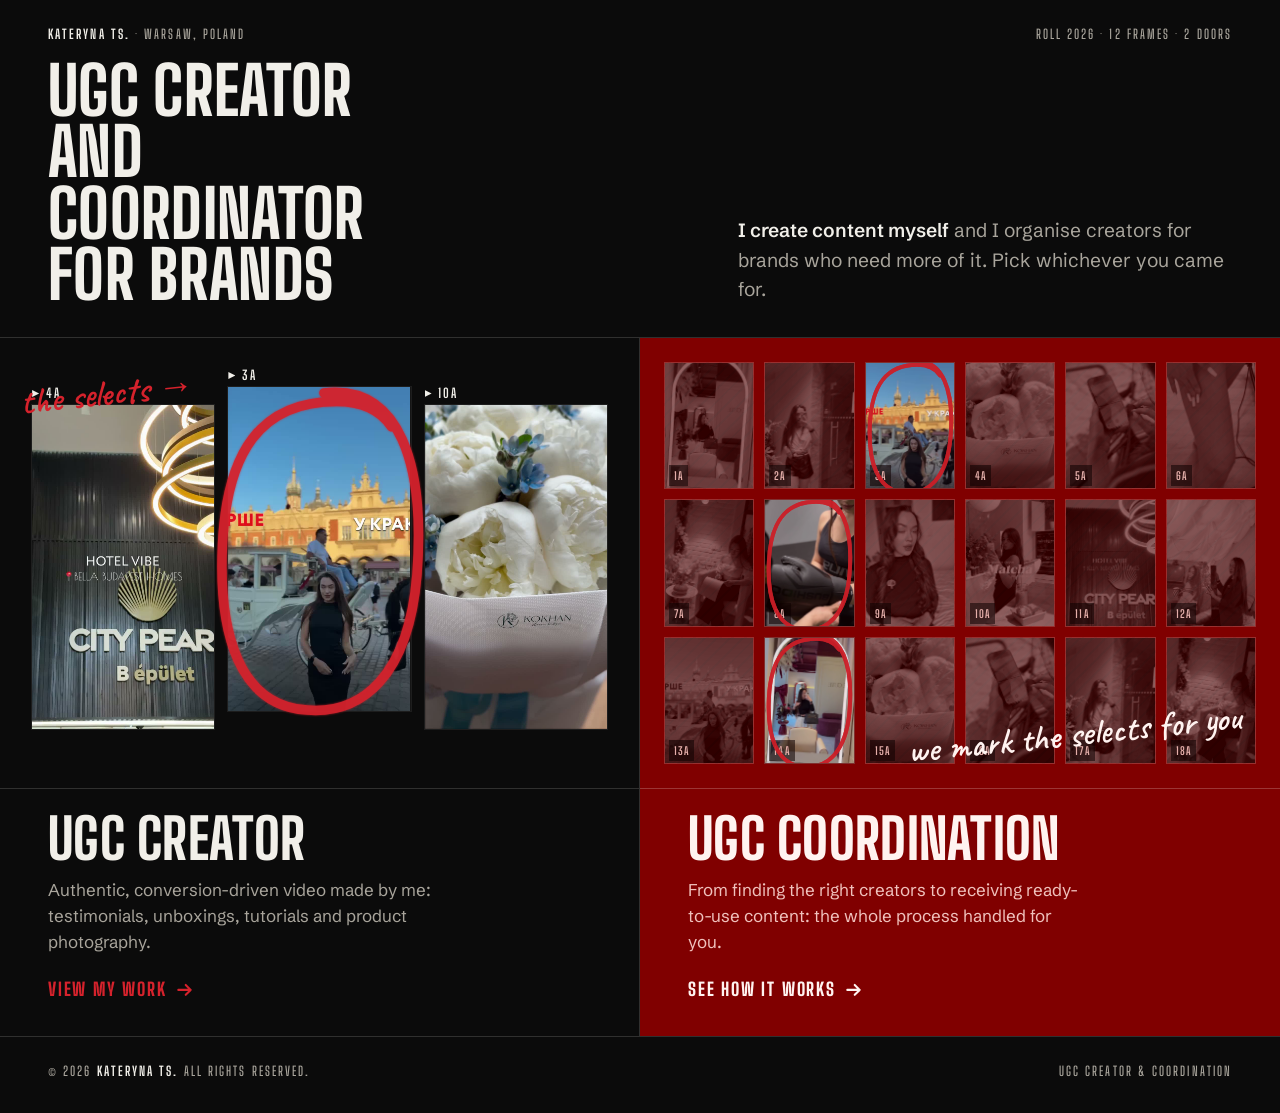
==== index.html @ 143323aa "katyats.com rebuilt as a contact-sheet site Three static pages (chooser, creator portfolio, coordina" ====
<!DOCTYPE html>
<html lang="en">
<head>
    <meta charset="UTF-8">
    <meta name="viewport" content="width=device-width, initial-scale=1.0">
    <title>Kateryna Ts. — UGC Creator &amp; Coordination</title>
    <meta name="description" content="Kateryna Ts. — UGC creator and model, and UGC coordination for brands. Choose the portfolio or the coordination service.">
    <meta name="author" content="Kateryna Ts.">
    <link rel="canonical" href="https://katyats.com/">
    <meta name="theme-color" content="#800000">
    <meta property="og:type" content="website">
    <meta property="og:site_name" content="Kateryna Ts.">
    <meta property="og:url" content="https://katyats.com/">
    <meta property="og:title" content="Kateryna Ts. — UGC Creator &amp; Coordination">
    <meta property="og:description" content="Kateryna Ts. — UGC creator and model, and UGC coordination for brands. Choose the portfolio or the coordination service.">
    <meta property="og:image" content="https://katyats.com/og-image.jpg">
    <meta property="og:image:width" content="1200">
    <meta property="og:image:height" content="630">
    <meta property="og:image:alt" content="Three stills from Kateryna Ts.'s UGC portfolio.">
    <meta property="og:locale" content="en_US">
    <meta name="twitter:card" content="summary_large_image">
    <meta name="twitter:title" content="Kateryna Ts. — UGC Creator &amp; Coordination">
    <meta name="twitter:description" content="Kateryna Ts. — UGC creator and model, and UGC coordination for brands. Choose the portfolio or the coordination service.">
    <meta name="twitter:image" content="https://katyats.com/og-image.jpg">
    <link rel="icon" href="/favicon.svg" type="image/svg+xml">
    <link rel="preconnect" href="https://fonts.googleapis.com">
    <link rel="preconnect" href="https://fonts.gstatic.com" crossorigin>
    <link href="https://fonts.googleapis.com/css2?family=Big+Shoulders+Display:wght@600;700;800&family=Caveat:wght@600&family=Schibsted+Grotesk:ital,wght@0,400;0,600;1,400&display=swap" rel="stylesheet">
    <link rel="stylesheet" href="/css/site.css">
    <script type="application/ld+json">
    {"@context":"https://schema.org","@type":"WebSite","name":"Kateryna Ts.","url":"https://katyats.com/","author":{"@type":"Person","name":"Kateryna Ts.","jobTitle":"UGC Creator & Coordinator","url":"https://katyats.com/creator/"},"hasPart":[{"@type":"WebPage","name":"UGC Creator","url":"https://katyats.com/creator/"},{"@type":"WebPage","name":"UGC Coordination","url":"https://katyats.com/coordination/"}]}
    </script>
</head>
<body class="page-chooser">
<!--
THESIS: A darkroom contact sheet. The work sits on black film base with white edge print; a red grease pencil marks the selects. Refuses the beige creator-portfolio and the neon agency page alike.
OWN-WORLD: film black #0b0b0b, edge-print off-white, brand maroon #800000 owning whole regions, pencil red #d5222c for marks and actions. Big Shoulders Display caps as edge print, Schibsted Grotesk body, Caveat for pencil notes. Frames are 9:16 negatives with frame numbers; circles are drawn strokes, never borders.
STORY: a brand manager on a phone sees the videos first, understands there are two doors (I film / I coordinate), and writes on Telegram or email within a minute.
FIRST VIEWPORT: name and one-line offer as edge print, a headline in condensed caps, then two doors filling the viewport: black door with three looping frames and a pencil circle, red door with a ghost sheet and marked selects.
FORM: contact sheet with grease-pencil selects, candidate 5 of 7, seed 7b28501a.
FINISH: unreviewed and undocumented is unfinished; this build ends with the finish review, the verdict, and DESIGN.md
-->
    <main class="chooser">
        <section class="chooser-top">
            <div class="container">
                <div class="chooser-meta">
                    <span class="edge-print"><b>Kateryna Ts.</b> · Warsaw, Poland</span>
                    <span class="edge-print">Roll 2026 · 12 frames · 2 doors</span>
                </div>
                <h1>UGC creator and coordinator for brands</h1>
                <p class="chooser-lead"><b>I create content myself</b> and I organise creators for brands who need more of it. Pick whichever you came for.</p>
            </div>
        </section>

        <div class="doors">
            <a class="door door--film" href="/creator/">
                <div class="door-stage">
                    <span class="hand door-note door-note--film">the selects →</span>
                    <ul class="door-strip" aria-hidden="true">
                        <li class="frame"><span class="frame-num edge-print"><b>4A</b></span><div class="frame-media"><video data-loop muted loop playsinline preload="none" poster="/videos/posters/video4.jpg" data-src="/videos/preview/video4.mp4"></video></div></li>
                        <li class="frame is-select"><span class="frame-num edge-print"><b>3A</b></span><div class="frame-media"><video data-loop muted loop playsinline preload="none" poster="/videos/posters/video2.jpg" data-src="/videos/preview/video2.mp4"></video></div><svg class="pencil" viewBox="0 0 100 160" aria-hidden="true"><path d="M52 6 C 88 2, 100 40, 96 92 C 92 140, 70 158, 44 156 C 12 154, 2 120, 4 78 C 6 34, 22 10, 58 10 C 72 10, 80 16, 84 22"/></svg></li>
                        <li class="frame"><span class="frame-num edge-print"><b>10A</b></span><div class="frame-media"><video data-loop muted loop playsinline preload="none" poster="/videos/posters/video9.jpg" data-src="/videos/preview/video9.mp4"></video></div></li>
                    </ul>
                </div>
                <div class="door-body">
                    <h2>UGC Creator</h2>
                    <p>Authentic, conversion-driven video made by me: testimonials, unboxings, tutorials and product photography.</p>
                    <span class="door-cta">View my work <svg viewBox="0 0 24 24" aria-hidden="true"><path d="M4 12h15M13 6l6 6-6 6"/></svg></span>
                </div>
            </a>
            <a class="door door--red" href="/coordination/">
                <div class="door-stage">
                    <span class="hand door-note">we mark the selects for you</span>
                    <ul class="ghost-sheet" aria-hidden="true"><li class="ghost" data-n="1A"><img src="/videos/posters/video5.jpg" alt="" loading="lazy"></li><li class="ghost" data-n="2A"><img src="/videos/posters/video7.jpg" alt="" loading="lazy"></li><li class="ghost is-select" data-n="3A"><img src="/videos/posters/video2.jpg" alt="" loading="lazy"><svg class="pencil" viewBox="0 0 100 160" aria-hidden="true"><path d="M52 6 C 88 2, 100 40, 96 92 C 92 140, 70 158, 44 156 C 12 154, 2 120, 4 78 C 6 34, 22 10, 58 10 C 72 10, 80 16, 84 22"/></svg></li><li class="ghost" data-n="4A"><img src="/videos/posters/video9.jpg" alt="" loading="lazy"></li><li class="ghost" data-n="5A"><img src="/videos/posters/video0.jpg" alt="" loading="lazy"></li><li class="ghost" data-n="6A"><img src="/videos/posters/video11.jpg" alt="" loading="lazy"></li><li class="ghost" data-n="7A"><img src="/videos/posters/video3.jpg" alt="" loading="lazy"></li><li class="ghost is-select" data-n="8A"><img src="/videos/posters/video8.jpg" alt="" loading="lazy"><svg class="pencil" viewBox="0 0 100 160" aria-hidden="true"><path d="M52 6 C 88 2, 100 40, 96 92 C 92 140, 70 158, 44 156 C 12 154, 2 120, 4 78 C 6 34, 22 10, 58 10 C 72 10, 80 16, 84 22"/></svg></li><li class="ghost" data-n="9A"><img src="/videos/posters/video1.jpg" alt="" loading="lazy"></li><li class="ghost" data-n="10A"><img src="/videos/posters/video10.jpg" alt="" loading="lazy"></li><li class="ghost" data-n="11A"><img src="/videos/posters/video4.jpg" alt="" loading="lazy"></li><li class="ghost" data-n="12A"><img src="/videos/posters/video6.jpg" alt="" loading="lazy"></li><li class="ghost" data-n="13A"><img src="/videos/posters/video2.jpg" alt="" loading="lazy"></li><li class="ghost is-select" data-n="14A"><img src="/videos/posters/video5.jpg" alt="" loading="lazy"><svg class="pencil" viewBox="0 0 100 160" aria-hidden="true"><path d="M52 6 C 88 2, 100 40, 96 92 C 92 140, 70 158, 44 156 C 12 154, 2 120, 4 78 C 6 34, 22 10, 58 10 C 72 10, 80 16, 84 22"/></svg></li><li class="ghost" data-n="15A"><img src="/videos/posters/video9.jpg" alt="" loading="lazy"></li><li class="ghost" data-n="16A"><img src="/videos/posters/video0.jpg" alt="" loading="lazy"></li><li class="ghost" data-n="17A"><img src="/videos/posters/video7.jpg" alt="" loading="lazy"></li><li class="ghost" data-n="18A"><img src="/videos/posters/video3.jpg" alt="" loading="lazy"></li></ul>
                </div>
                <div class="door-body">
                    <h2>UGC Coordination</h2>
                    <p>From finding the right creators to receiving ready-to-use content: the whole process handled for you.</p>
                    <span class="door-cta">See how it works <svg viewBox="0 0 24 24" aria-hidden="true"><path d="M4 12h15M13 6l6 6-6 6"/></svg></span>
                </div>
            </a>
        </div>
    </main>
    <footer class="site-foot">
        <div class="container">
            <span class="edge-print">© <span id="footerYear">2026</span> <b>Kateryna Ts.</b> All rights reserved.</span>
            <span class="edge-print">UGC creator &amp; coordination</span>
        </div>
    </footer>
    <script src="/js/site.js" defer></script>
</body>
</html>
---- css/site.css ----
/* Kateryna Ts. — contact-sheet world.
   Black film base, white edge print, red grease pencil for the selects.
   Two doors: black (creator) and red (coordination). */

:root {
    --film: #0b0b0b;
    --film-2: #151515;
    --film-3: #222;
    --edge: #f1efe9;
    --edge-muted: #a9a59c;
    --edge-line: rgba(241, 239, 233, 0.16);

    --red: #800000;
    --red-2: #6a0000;
    --red-deep: #4d0000;
    --pencil: #d5222c;
    --pencil-soft: rgba(213, 34, 44, 0.18);
    --on-red: #fff3f0;
    --on-red-muted: #f0c2bd;
    --on-red-line: rgba(255, 243, 240, 0.22);
    --ink: #0b0b0b;

    --display: "Big Shoulders Display", "Arial Narrow", sans-serif;
    --body: "Schibsted Grotesk", "Helvetica Neue", Arial, sans-serif;
    --hand: "Caveat", "Comic Sans MS", cursive;

    --measure: 62ch;
    --gutter: clamp(1rem, 4vw, 3rem);
    --container: 1280px;
    --ease-out: cubic-bezier(0.16, 1, 0.3, 1);
    --shadow: 0 18px 40px -20px rgba(0, 0, 0, 0.7);
}

*, *::before, *::after { box-sizing: border-box; }

html {
    color-scheme: dark;
    scroll-behavior: smooth;
    -webkit-text-size-adjust: 100%;
}

body {
    margin: 0;
    background: var(--film);
    color: var(--edge);
    font-family: var(--body);
    font-size: 1.0625rem;
    line-height: 1.55;
    -webkit-font-smoothing: antialiased;
    overflow-x: clip;
}

::selection { background: var(--pencil); color: #fff; }
:focus-visible { outline: 2px solid var(--pencil); outline-offset: 3px; }

a { color: inherit; }
img, video { display: block; max-width: 100%; }
h1, h2, h3 { margin: 0; font-family: var(--display); font-weight: 800; line-height: 0.92; text-transform: uppercase; letter-spacing: 0.005em; text-wrap: balance; }
p { margin: 0; }
ul, ol { margin: 0; padding: 0; list-style: none; }
button { font: inherit; color: inherit; background: none; border: 0; padding: 0; cursor: pointer; }

.sr-only { position: absolute; width: 1px; height: 1px; padding: 0; margin: -1px; overflow: hidden; clip: rect(0 0 0 0); white-space: nowrap; border: 0; }

.container { width: min(100% - 2 * var(--gutter), var(--container)); margin-inline: auto; }

/* ---------- Edge print (the film’s own typography) ---------- */
.edge-print {
    font-family: var(--display);
    font-weight: 600;
    font-size: 0.8125rem;
    letter-spacing: 0.16em;
    text-transform: uppercase;
    color: var(--edge-muted);
    white-space: nowrap;
}
.edge-print b { color: var(--edge); font-weight: 700; }

.hand {
    font-family: var(--hand);
    font-weight: 600;
    font-size: 1.5rem;
    line-height: 1;
    color: var(--pencil);
    text-transform: none;
    letter-spacing: 0;
    transform: rotate(-4deg);
    display: inline-block;
}

/* ---------- Grease pencil ---------- */
.pencil {
    position: absolute;
    inset: -6% -8%;
    width: 116%;
    height: 112%;
    pointer-events: none;
    overflow: visible;
}
.pencil path {
    fill: none;
    stroke: var(--pencil);
    stroke-width: 4.5;
    stroke-linecap: round;
    stroke-linejoin: round;
    stroke-dasharray: 520;
    stroke-dashoffset: 520;
    opacity: 0.95;
    filter: drop-shadow(0 0 0.6px rgba(213, 34, 44, 0.8));
    transition: stroke-dashoffset 0.7s var(--ease-out);
}
.is-select .pencil path,
.frame:hover .pencil path,
.frame:focus-within .pencil path { stroke-dashoffset: 0; }

/* ---------- Header ---------- */
.site-head {
    position: sticky;
    top: 0;
    z-index: 40;
    background: color-mix(in srgb, var(--film) 88%, transparent);
    backdrop-filter: blur(10px);
    -webkit-backdrop-filter: blur(10px);
    border-bottom: 1px solid var(--edge-line);
}
.page-red .site-head {
    background: color-mix(in srgb, var(--red) 90%, transparent);
    border-bottom-color: var(--on-red-line);
}
.site-head .container {
    display: flex;
    align-items: center;
    gap: 1.5rem;
    min-height: 64px;
}
.logo {
    font-family: var(--display);
    font-weight: 800;
    font-size: 1.375rem;
    letter-spacing: 0.04em;
    text-transform: uppercase;
    text-decoration: none;
    line-height: 1;
}
.switch {
    display: flex;
    border: 1px solid var(--edge-line);
    padding: 3px;
    gap: 3px;
}
.page-red .switch { border-color: var(--on-red-line); }
.switch a {
    font-family: var(--display);
    font-weight: 700;
    font-size: 0.875rem;
    letter-spacing: 0.12em;
    text-transform: uppercase;
    text-decoration: none;
    padding: 0.45rem 0.85rem;
    line-height: 1;
    color: var(--edge-muted);
    transition: background 0.2s, color 0.2s;
}
.page-red .switch a { color: var(--on-red-muted); }
.switch a[aria-current="page"] { background: var(--pencil); color: #fff; }
.page-red .switch a[aria-current="page"] { background: var(--ink); color: var(--on-red); }
.switch a:not([aria-current]):hover { color: var(--edge); }
.page-red .switch a:not([aria-current]):hover { color: var(--on-red); }

.site-nav { margin-left: auto; display: flex; gap: 1.75rem; }
.site-nav a {
    font-family: var(--display);
    font-weight: 700;
    font-size: 0.9375rem;
    letter-spacing: 0.14em;
    text-transform: uppercase;
    text-decoration: none;
    color: var(--edge-muted);
    transition: color 0.2s;
}
.page-red .site-nav a { color: var(--on-red-muted); }
.site-nav a:hover { color: var(--edge); }
.page-red .site-nav a:hover { color: var(--on-red); }

.menu-btn {
    margin-left: auto;
    display: none;
    width: 44px;
    height: 44px;
    align-items: center;
    justify-content: center;
}
.menu-btn svg { width: 24px; height: 24px; stroke: currentColor; fill: none; stroke-width: 2; stroke-linecap: round; }

.menu {
    border: 0;
    padding: 0;
    width: 100vw;
    max-width: 100vw;
    height: 100dvh;
    max-height: 100dvh;
    background: var(--film);
    color: var(--edge);
}
.page-red .menu { background: var(--red); color: var(--on-red); }
.menu::backdrop { background: rgba(0, 0, 0, 0.6); }
.menu-inner { padding: 1.25rem var(--gutter) 3rem; display: flex; flex-direction: column; gap: 2.5rem; min-height: 100%; }
.menu-top { display: flex; align-items: center; justify-content: space-between; }
.menu-close { width: 44px; height: 44px; display: grid; place-items: center; }
.menu-close svg { width: 24px; height: 24px; stroke: currentColor; fill: none; stroke-width: 2; stroke-linecap: round; }
.menu-links a {
    display: block;
    font-family: var(--display);
    font-weight: 800;
    font-size: clamp(2.5rem, 12vw, 4rem);
    line-height: 1;
    text-transform: uppercase;
    text-decoration: none;
    padding: 0.35rem 0;
    border-bottom: 1px solid var(--edge-line);
}
.page-red .menu-links a { border-bottom-color: var(--on-red-line); }
.menu .switch { align-self: flex-start; }

/* ---------- Buttons ---------- */
.btn {
    display: inline-flex;
    align-items: center;
    gap: 0.6rem;
    font-family: var(--display);
    font-weight: 800;
    font-size: 1.125rem;
    letter-spacing: 0.1em;
    text-transform: uppercase;
    text-decoration: none;
    line-height: 1;
    padding: 1rem 1.5rem;
    border: 2px solid transparent;
    transition: transform 0.25s var(--ease-out), background 0.2s, color 0.2s, border-color 0.2s;
}
.btn svg { width: 1.1em; height: 1.1em; fill: none; stroke: currentColor; stroke-width: 2.25; stroke-linecap: round; stroke-linejoin: round; }
.btn:hover { transform: translateY(-2px); }
.btn:active { transform: translateY(0); }
.btn-pencil { background: var(--pencil); color: #fff; border-color: var(--pencil); }
.btn-pencil:hover { background: #e33a43; border-color: #e33a43; }
.btn-ghost { border-color: var(--edge-line); color: var(--edge); }
.btn-ghost:hover { border-color: var(--edge); }
.page-red .btn-ink { background: var(--ink); color: var(--on-red); border-color: var(--ink); }
.page-red .btn-ink:hover { background: #000; }
.page-red .btn-ghost { border-color: var(--on-red-line); color: var(--on-red); }
.page-red .btn-ghost:hover { border-color: var(--on-red); }

/* ---------- Landing: two doors ---------- */
.chooser { min-height: 100dvh; display: flex; flex-direction: column; }
.chooser-top {
    padding: clamp(1rem, 2vw, 1.5rem) 0 clamp(1.25rem, 2.5vw, 2rem);
    border-bottom: 1px solid var(--edge-line);
}
.chooser-top .container { display: grid; gap: 1rem 3rem; grid-template-columns: minmax(0, 1.3fr) minmax(0, 1fr); align-items: end; }
.chooser-top .chooser-meta { grid-column: 1 / -1; }
.chooser-meta { display: flex; justify-content: space-between; align-items: baseline; flex-wrap: wrap; gap: 0.5rem 1.5rem; }
.chooser h1 {
    font-size: clamp(2.5rem, 5.2vw, 4.5rem);
    max-width: 12ch;
}
.chooser-lead {
    max-width: var(--measure);
    font-size: clamp(1.0625rem, 1.5vw, 1.25rem);
    color: var(--edge-muted);
}
.chooser-lead b { color: var(--edge); font-weight: 600; }

.doors { flex: 1; display: grid; grid-template-columns: 1fr 1fr; min-height: 62dvh; }
.door {
    position: relative;
    display: grid;
    grid-template-rows: 1fr auto;
    text-decoration: none;
    overflow: hidden;
    isolation: isolate;
    outline-offset: -4px;
}
.door--film { background: var(--film); color: var(--edge); border-right: 1px solid var(--edge-line); }
.door--red { background: var(--red); color: var(--on-red); }

.door-stage { position: relative; min-height: clamp(320px, 50vh, 480px); }
.door-strip {
    position: absolute;
    inset: 0;
    display: flex;
    gap: 14px;
    align-items: center;
    justify-content: center;
    padding: 2rem 1rem;
    transition: transform 0.8s var(--ease-out);
}
.door:hover .door-strip { transform: translateY(-6px); }
.door-strip .frame { flex: 0 0 auto; height: clamp(220px, 36vh, 360px); width: auto; }
.door-strip .frame:nth-child(2) { transform: translateY(-18px); }

.door-body {
    padding: 1.5rem var(--gutter) 2rem;
    display: grid;
    gap: 0.75rem;
    border-top: 1px solid var(--edge-line);
    background: inherit;
    position: relative;
    z-index: 2;
}
.door--red .door-body { border-top-color: var(--on-red-line); }
.door-body h2 { font-size: clamp(2.25rem, 4.5vw, 3.5rem); }
.door-body p { color: var(--edge-muted); max-width: 40ch; }
.door--red .door-body p { color: var(--on-red-muted); }
.door-cta {
    display: inline-flex;
    align-items: center;
    gap: 0.5rem;
    margin-top: 0.5rem;
    font-family: var(--display);
    font-weight: 800;
    font-size: 1.125rem;
    letter-spacing: 0.1em;
    text-transform: uppercase;
    color: var(--pencil);
}
.door--red .door-cta { color: var(--on-red); }
.door-cta svg { width: 1.1em; height: 1.1em; fill: none; stroke: currentColor; stroke-width: 2.5; stroke-linecap: round; stroke-linejoin: round; transition: transform 0.3s var(--ease-out); }
.door:hover .door-cta svg { transform: translateX(6px); }

/* ghost contact sheet inside the red door */
.ghost-sheet {
    position: absolute;
    inset: 0;
    display: grid;
    grid-template-columns: repeat(6, 1fr);
    grid-auto-rows: 1fr;
    gap: 10px;
    padding: 1.5rem;
    opacity: 0.9;
}
.ghost {
    position: relative;
    border: 1px solid var(--on-red-line);
    background: repeating-linear-gradient(135deg, rgba(0,0,0,0.12) 0 2px, transparent 2px 9px);
}
.ghost::after {
    content: attr(data-n);
    position: absolute;
    left: 4px;
    bottom: 2px;
    font-family: var(--display);
    font-weight: 700;
    font-size: 0.6875rem;
    letter-spacing: 0.1em;
    color: var(--on-red-muted);
}
.ghost.is-select .pencil path { stroke: var(--ink); }
.ghost.is-select { background: rgba(0,0,0,0.28); }
.door-note {
    position: absolute;
    right: 6%;
    bottom: 8%;
    z-index: 2;
    color: var(--on-red);
    font-size: clamp(1.5rem, 3vw, 2.25rem);
    transform: rotate(-6deg);
}
.door-note--film { color: var(--pencil); right: auto; left: 6%; top: 8%; }

/* ---------- Frames (the negatives) ---------- */
.frame {
    position: relative;
    aspect-ratio: 9 / 16;
    background: var(--film-2);
    overflow: visible;
}
.frame-media {
    position: absolute;
    inset: 0;
    overflow: hidden;
    background: #000;
    outline: 1px solid rgba(241, 239, 233, 0.08);
}
.frame video, .frame img { width: 100%; height: 100%; object-fit: cover; }
.frame-num {
    position: absolute;
    left: 0;
    top: -1.35rem;
    display: flex;
    align-items: center;
    gap: 0.4rem;
}
.frame-num::before {
    content: "";
    width: 7px;
    height: 7px;
    background: var(--edge);
    clip-path: polygon(0 0, 100% 50%, 0 100%);
}
.frame-title {
    position: absolute;
    left: 0;
    right: 0;
    bottom: -1.5rem;
    font-family: var(--display);
    font-weight: 700;
    font-size: 0.875rem;
    letter-spacing: 0.12em;
    text-transform: uppercase;
    color: var(--edge);
    white-space: nowrap;
    overflow: hidden;
    text-overflow: ellipsis;
}

/* ---------- Creator hero ---------- */
.hero {
    padding: clamp(2.5rem, 7vw, 6rem) 0 clamp(3rem, 6vw, 5rem);
    border-bottom: 1px solid var(--edge-line);
    position: relative;
}
.hero .container { display: grid; grid-template-columns: minmax(0, 1.15fr) minmax(0, 1fr); gap: clamp(2rem, 5vw, 5rem); align-items: end; }
.hero-copy { display: grid; gap: 1.5rem; }
.hero h1 { font-size: clamp(3.25rem, 9vw, 7.5rem); max-width: 9ch; }
.hero h1 .pencil-word { position: relative; display: inline-block; }
.hero h1 .pencil-word .pencil { inset: -10% -6%; width: 112%; height: 120%; }
.hero h1 .pencil-word .pencil path { stroke-width: 3; }
.hero-lead { max-width: var(--measure); font-size: clamp(1.0625rem, 1.4vw, 1.25rem); color: var(--edge-muted); }
.hero-lead b { color: var(--edge); font-weight: 600; }
.hero-actions { display: flex; flex-wrap: wrap; gap: 0.75rem; margin-top: 0.5rem; }

.hero-strip {
    display: grid;
    grid-template-columns: repeat(3, 1fr);
    gap: 14px;
    align-items: end;
    padding-top: 2rem;
}
.hero-strip .frame:nth-child(2) { transform: translateY(-2.25rem); }
.hero-strip .frame-num { top: -1.35rem; }

/* ---------- Sections ---------- */
.section { padding: clamp(3.5rem, 8vw, 7rem) 0; }
.section + .section { border-top: 1px solid var(--edge-line); }
.section-head {
    display: flex;
    align-items: baseline;
    justify-content: space-between;
    gap: 1.5rem;
    flex-wrap: wrap;
    margin-bottom: clamp(2rem, 4vw, 3.5rem);
}
.section-head h2 { font-size: clamp(2.5rem, 6vw, 4.5rem); }
.section-head .edge-print { flex: 0 0 auto; }

/* ---------- Contact sheet grid ---------- */
.sheet {
    display: grid;
    grid-template-columns: repeat(6, minmax(0, 1fr));
    column-gap: clamp(12px, 1.6vw, 22px);
    row-gap: 4rem;
    padding: 2rem 0 1rem;
}
.sheet .frame { cursor: pointer; }
.sheet .frame-media { transition: transform 0.4s var(--ease-out), outline-color 0.2s; }
.sheet .frame:hover .frame-media { transform: scale(1.03); }
.frame-play {
    position: absolute;
    inset: 0;
    display: grid;
    place-items: center;
    width: 100%;
    height: 100%;
}
.frame-play span {
    width: 52px;
    height: 52px;
    display: grid;
    place-items: center;
    background: var(--pencil);
    color: #fff;
    opacity: 0;
    transform: scale(0.8);
    transition: opacity 0.25s, transform 0.35s var(--ease-out);
}
.frame-play span svg { width: 20px; height: 20px; fill: currentColor; margin-left: 3px; }
.frame:hover .frame-play span, .frame:focus-within .frame-play span { opacity: 1; transform: scale(1); }
.sheet-foot { margin-top: 3rem; display: flex; justify-content: space-between; align-items: center; gap: 1rem; flex-wrap: wrap; }
.sheet-foot .hand { font-size: 1.75rem; }

.js .developing .frame-media { filter: contrast(0.2) brightness(0.3); transition: filter 1.1s var(--ease-out); }
.developing.is-in .frame-media { filter: none; }

/* ---------- Video player dialog ---------- */
.player {
    border: 0;
    padding: 0;
    background: transparent;
    max-width: none;
    max-height: none;
    width: 100vw;
    height: 100dvh;
    overflow: hidden;
}
.player::backdrop { background: rgba(0, 0, 0, 0.92); }
.player-inner { position: relative; width: 100%; height: 100%; display: grid; place-items: center; padding: 1rem; }
.player video {
    height: min(92dvh, 960px);
    max-width: calc(100vw - 2rem);
    aspect-ratio: 9 / 16;
    background: #000;
    outline: 1px solid rgba(241, 239, 233, 0.2);
    box-shadow: var(--shadow);
}
.player-close {
    position: absolute;
    top: 1rem;
    right: 1rem;
    width: 48px;
    height: 48px;
    display: grid;
    place-items: center;
    background: var(--pencil);
    color: #fff;
}
.player-close svg { width: 22px; height: 22px; stroke: currentColor; stroke-width: 2.25; fill: none; stroke-linecap: round; }
.player-caption {
    position: absolute;
    left: 1.25rem;
    bottom: 1.25rem;
    display: grid;
    gap: 0.25rem;
}

/* ---------- Shoot list (services) ---------- */
.shoot-list { display: grid; grid-template-columns: 1fr 1fr; gap: 0; border-top: 1px solid var(--edge-line); }
.shoot {
    display: grid;
    grid-template-columns: 3.5rem 1fr;
    gap: 1rem;
    padding: 1.5rem 1.5rem 1.5rem 0;
    border-bottom: 1px solid var(--edge-line);
    align-items: start;
}
.shoot:nth-child(odd) { border-right: 1px solid var(--edge-line); padding-right: 2rem; }
.shoot:nth-child(even) { padding-left: 2rem; }
.shoot-mark { width: 36px; height: 36px; }
.shoot-mark path { fill: none; stroke: var(--pencil); stroke-width: 3.5; stroke-linecap: round; stroke-linejoin: round; stroke-dasharray: 80; stroke-dashoffset: 0; transition: stroke-dashoffset 0.6s var(--ease-out); }
.js .shoot-mark path { stroke-dashoffset: 80; }
.js .is-in .shoot-mark path { stroke-dashoffset: 0; }
.shoot h3 { font-size: 1.75rem; margin-bottom: 0.4rem; }
.shoot p { color: var(--edge-muted); max-width: 48ch; }
.shoot-note { grid-column: 1 / -1; padding: 1.5rem 0 0; display: flex; gap: 1rem; align-items: baseline; flex-wrap: wrap; }
.shoot-note .hand { font-size: 1.75rem; }

/* ---------- Contact band (creator: red) ---------- */
.contact {
    background: var(--red);
    color: var(--on-red);
    padding: clamp(3.5rem, 8vw, 7rem) 0;
}
.contact .container { display: grid; grid-template-columns: minmax(0, 1.2fr) minmax(0, 1fr); gap: clamp(2rem, 5vw, 5rem); align-items: end; }
.contact h2 { font-size: clamp(3rem, 8vw, 6rem); max-width: 10ch; }
.contact p { color: var(--on-red-muted); max-width: var(--measure); font-size: clamp(1.0625rem, 1.4vw, 1.25rem); margin-top: 1.25rem; }
.contact-list { display: grid; gap: 0; border-top: 1px solid var(--on-red-line); }
.contact-list li { border-bottom: 1px solid var(--on-red-line); }
.contact-list a, .contact-list span {
    display: flex;
    align-items: center;
    gap: 1rem;
    padding: 1.1rem 0;
    text-decoration: none;
    font-family: var(--display);
    font-weight: 700;
    font-size: clamp(1.25rem, 2vw, 1.625rem);
    letter-spacing: 0.06em;
    text-transform: uppercase;
    line-height: 1;
    transition: transform 0.3s var(--ease-out);
}
.contact-list a:hover { transform: translateX(0.5rem); }
.contact-list svg { width: 22px; height: 22px; flex: 0 0 auto; fill: none; stroke: currentColor; stroke-width: 1.75; stroke-linecap: round; stroke-linejoin: round; }
.contact-list small { margin-left: auto; font-family: var(--body); font-size: 0.875rem; letter-spacing: 0; text-transform: none; color: var(--on-red-muted); font-weight: 400; }
.contact .btn { margin-top: 1.75rem; }

/* ---------- Footer ---------- */
.site-foot { padding: 1.5rem 0 2rem; border-top: 1px solid var(--edge-line); }
.site-foot .container { display: flex; justify-content: space-between; gap: 1rem; flex-wrap: wrap; }
.page-red .site-foot { border-top-color: var(--on-red-line); }
.page-red .site-foot .edge-print { color: var(--on-red-muted); }
.page-red .site-foot .edge-print b { color: var(--on-red); }

/* ============ Coordination (the red door) ============ */
.page-red { background: var(--red); color: var(--on-red); }
.page-red .edge-print { color: var(--on-red-muted); }
.page-red .edge-print b { color: var(--on-red); }
.page-red .section + .section { border-top-color: var(--on-red-line); }
.page-red .hero { border-bottom-color: var(--on-red-line); }
.page-red .hero-lead { color: var(--on-red-muted); }
.page-red .hero-lead b { color: var(--on-red); }
.page-red .hero .container { grid-template-columns: minmax(0, 1.05fr) minmax(0, 1fr); }

.red-sheet {
    position: relative;
    display: grid;
    grid-template-columns: repeat(4, 1fr);
    gap: 12px;
    padding-top: 1.5rem;
}
.red-sheet .ghost { aspect-ratio: 9 / 16; background: rgba(0,0,0,0.18); border-color: var(--on-red-line); }
.red-sheet .ghost.is-select { background: var(--ink); }
.red-sheet .ghost.is-select .pencil path { stroke: var(--on-red); }
.red-sheet .ghost::after { font-size: 0.75rem; }
.red-sheet .hand { position: absolute; z-index: 2; color: var(--on-red); font-size: clamp(1.5rem, 2.6vw, 2.25rem); }

/* stats as edge print numerals */
.tally { display: grid; grid-template-columns: repeat(4, 1fr); border: 1px solid var(--on-red-line); }
.tally li { padding: 1.75rem 1.5rem; display: grid; gap: 0.5rem; }
.tally li + li { border-left: 1px solid var(--on-red-line); }
.tally-num { font-family: var(--display); font-weight: 800; font-size: clamp(3rem, 6vw, 5rem); line-height: 0.9; letter-spacing: 0.01em; }
.tally-label { color: var(--on-red-muted); font-size: 0.9375rem; max-width: 18ch; }

.prose { max-width: var(--measure); display: grid; gap: 1.25rem; font-size: clamp(1.0625rem, 1.4vw, 1.25rem); color: var(--on-red-muted); }
.prose h2 { font-size: clamp(2.5rem, 6vw, 4.5rem); color: var(--on-red); }
.prose-emphasis { font-family: var(--display); font-weight: 800; font-size: clamp(2rem, 4vw, 3rem); line-height: 1; text-transform: uppercase; color: var(--on-red); margin-top: 0.5rem; }

/* services on red: a marked brief */
.brief { display: grid; grid-template-columns: 1fr 1fr; border-top: 1px solid var(--on-red-line); }
.brief-item {
    display: grid;
    grid-template-columns: 3.5rem 1fr;
    gap: 1rem;
    padding: 1.5rem 2rem 1.5rem 0;
    border-bottom: 1px solid var(--on-red-line);
}
.brief-item:nth-child(odd) { border-right: 1px solid var(--on-red-line); }
.brief-item:nth-child(even) { padding-left: 2rem; padding-right: 0; }
.brief-item .shoot-mark path { stroke: var(--on-red); }
.brief-item h3 { font-size: 1.75rem; margin-bottom: 0.4rem; }
.brief-item p { color: var(--on-red-muted); max-width: 46ch; }

/* process as a four-frame strip */
.reel { display: grid; grid-template-columns: repeat(4, 1fr); gap: clamp(12px, 1.6vw, 22px); padding-top: 2rem; counter-reset: reel; }
.reel li { position: relative; counter-increment: reel; display: grid; grid-template-rows: auto 1fr; }
.reel-frame {
    position: relative;
    aspect-ratio: 4 / 3;
    background: var(--ink);
    display: grid;
    place-items: end start;
    padding: 1rem;
    outline: 1px solid var(--on-red-line);
}
.reel-frame::before {
    content: counter(reel, decimal-leading-zero) "A";
    position: absolute;
    left: 0;
    top: -1.35rem;
    font-family: var(--display);
    font-weight: 700;
    font-size: 0.8125rem;
    letter-spacing: 0.16em;
    color: var(--on-red);
}
.reel-frame svg { width: 48px; height: 48px; fill: none; stroke: var(--on-red); stroke-width: 1.6; stroke-linecap: round; stroke-linejoin: round; }
.reel-body { padding-top: 1.1rem; display: grid; gap: 0.4rem; align-content: start; }
.reel-body h3 { font-size: 1.625rem; }
.reel-body p { color: var(--on-red-muted); }

.langs { display: flex; flex-wrap: wrap; gap: 0.6rem; margin: 0.5rem 0; }
.langs li {
    font-family: var(--display);
    font-weight: 800;
    font-size: clamp(1.5rem, 3vw, 2.25rem);
    text-transform: uppercase;
    letter-spacing: 0.04em;
    padding: 0.35rem 0.75rem;
    background: var(--ink);
    color: var(--on-red);
    line-height: 1;
}

.page-red .contact { background: var(--ink); color: var(--edge); }
.page-red .contact p { color: var(--edge-muted); }
.page-red .contact-list { border-top-color: var(--edge-line); }
.page-red .contact-list li { border-bottom-color: var(--edge-line); }
.page-red .contact-list small { color: var(--edge-muted); }
.page-red .contact .btn-ink { background: var(--pencil); border-color: var(--pencil); color: #fff; }

/* ---------- Reveal ---------- */
.js .reveal { opacity: 0; transform: translateY(14px); transition: opacity 0.7s var(--ease-out), transform 0.9s var(--ease-out); }
.reveal.is-in { opacity: 1; transform: none; }

@media (prefers-reduced-motion: reduce) {
    html { scroll-behavior: auto; }
    .reveal, .developing .frame-media { opacity: 1; transform: none; filter: none; transition: none; }
    .pencil path, .shoot-mark path { transition: none; }
    .door-strip, .sheet .frame-media, .btn, .contact-list a { transition: none; }
}

/* ---------- Responsive ---------- */
@media (max-width: 1100px) {
    .sheet { grid-template-columns: repeat(4, minmax(0, 1fr)); }
}
@media (max-width: 900px) {
    .site-nav { display: none; }
    .menu-btn { display: inline-flex; }
    .site-head .switch { display: none; }
    .doors { grid-template-columns: 1fr; }
    .door--film { border-right: 0; border-bottom: 1px solid var(--edge-line); }
    .door-stage { min-height: 300px; }
    .hero .container, .page-red .hero .container, .contact .container, .chooser-top .container { grid-template-columns: 1fr; }
    .hero-strip { max-width: 560px; }
    .shoot-list, .brief { grid-template-columns: 1fr; }
    .shoot:nth-child(odd), .brief-item:nth-child(odd) { border-right: 0; padding-right: 0; }
    .shoot:nth-child(even), .brief-item:nth-child(even) { padding-left: 0; }
    .tally { grid-template-columns: 1fr 1fr; }
    .tally li:nth-child(3) { border-left: 0; }
    .tally li:nth-child(n+3) { border-top: 1px solid var(--on-red-line); }
    .reel { grid-template-columns: 1fr 1fr; row-gap: 2.5rem; }
}
@media (max-width: 600px) {
    .sheet { grid-template-columns: repeat(2, minmax(0, 1fr)); column-gap: 18px; row-gap: 3.25rem; }
    .hero-strip { gap: 10px; }
    .hero-strip .frame:nth-child(2) { transform: translateY(-1.25rem); }
    .door-strip .frame { width: 28vw; }
    .ghost-sheet { grid-template-columns: repeat(4, 1fr); }
    .red-sheet { grid-template-columns: repeat(3, 1fr); }
    .red-sheet .ghost:nth-child(n+7) { display: none; }
    .reel { grid-template-columns: 1fr; }
    .reel-frame { aspect-ratio: 16 / 7; }
    .tally li { padding: 1.25rem 1rem; }
    .contact-list small { display: none; }
    .frame-title { font-size: 0.75rem; }
}

/* real stills in the red sheet, printed as duotone */
.red-sheet .ghost { overflow: hidden; }
.red-sheet .ghost img { position: absolute; inset: 0; width: 100%; height: 100%; object-fit: cover; filter: grayscale(1) contrast(1.1) brightness(0.7); mix-blend-mode: luminosity; opacity: 0.75; }
.red-sheet .ghost.is-select img { filter: grayscale(0) contrast(1.05); mix-blend-mode: normal; opacity: 1; }
.red-sheet .ghost::after { z-index: 2; background: rgba(0,0,0,0.55); padding: 2px 5px; }
.red-sheet .ghost .pencil { z-index: 3; }
.red-sheet .ghost.is-select .pencil path { stroke: var(--pencil); }

/* process frames carry the icon at frame scale */
.reel-frame { place-items: center; aspect-ratio: 3 / 2; }
.reel-frame svg { width: clamp(72px, 9vw, 120px); height: auto; stroke-width: 1.25; }
.reel-frame::after { content: ""; position: absolute; inset: 10px; border: 1px dashed rgba(255,243,240,0.18); pointer-events: none; }

.ghost-sheet .ghost { overflow: hidden; }
.ghost-sheet .ghost img { position: absolute; inset: 0; width: 100%; height: 100%; object-fit: cover; filter: grayscale(1) contrast(1.1) brightness(0.6); mix-blend-mode: luminosity; opacity: 0.7; }
.ghost-sheet .ghost.is-select img { filter: none; mix-blend-mode: normal; opacity: 1; }
.ghost-sheet .ghost::after { z-index: 2; background: rgba(0,0,0,0.55); padding: 2px 5px; }
.ghost-sheet .ghost .pencil { z-index: 3; }
.ghost-sheet .ghost.is-select .pencil path { stroke: var(--pencil); }
.door-note { z-index: 4; }
@media (max-width: 600px) {
    .door-strip .frame { height: auto; width: 27vw; }
    .door-note--film { left: 4%; top: auto; bottom: 6%; }
    .ghost-sheet { grid-template-columns: repeat(4, 1fr); grid-template-rows: repeat(3, 1fr); overflow: hidden; }
    .ghost-sheet .ghost:nth-child(n+13) { display: none; }
    .door-note { right: 4%; bottom: 5%; }
}
.door-strip { padding: 3rem 1rem 2.5rem; }
@media (max-width: 600px) { .door-strip .frame:nth-child(2) { transform: translateY(-8px); } }
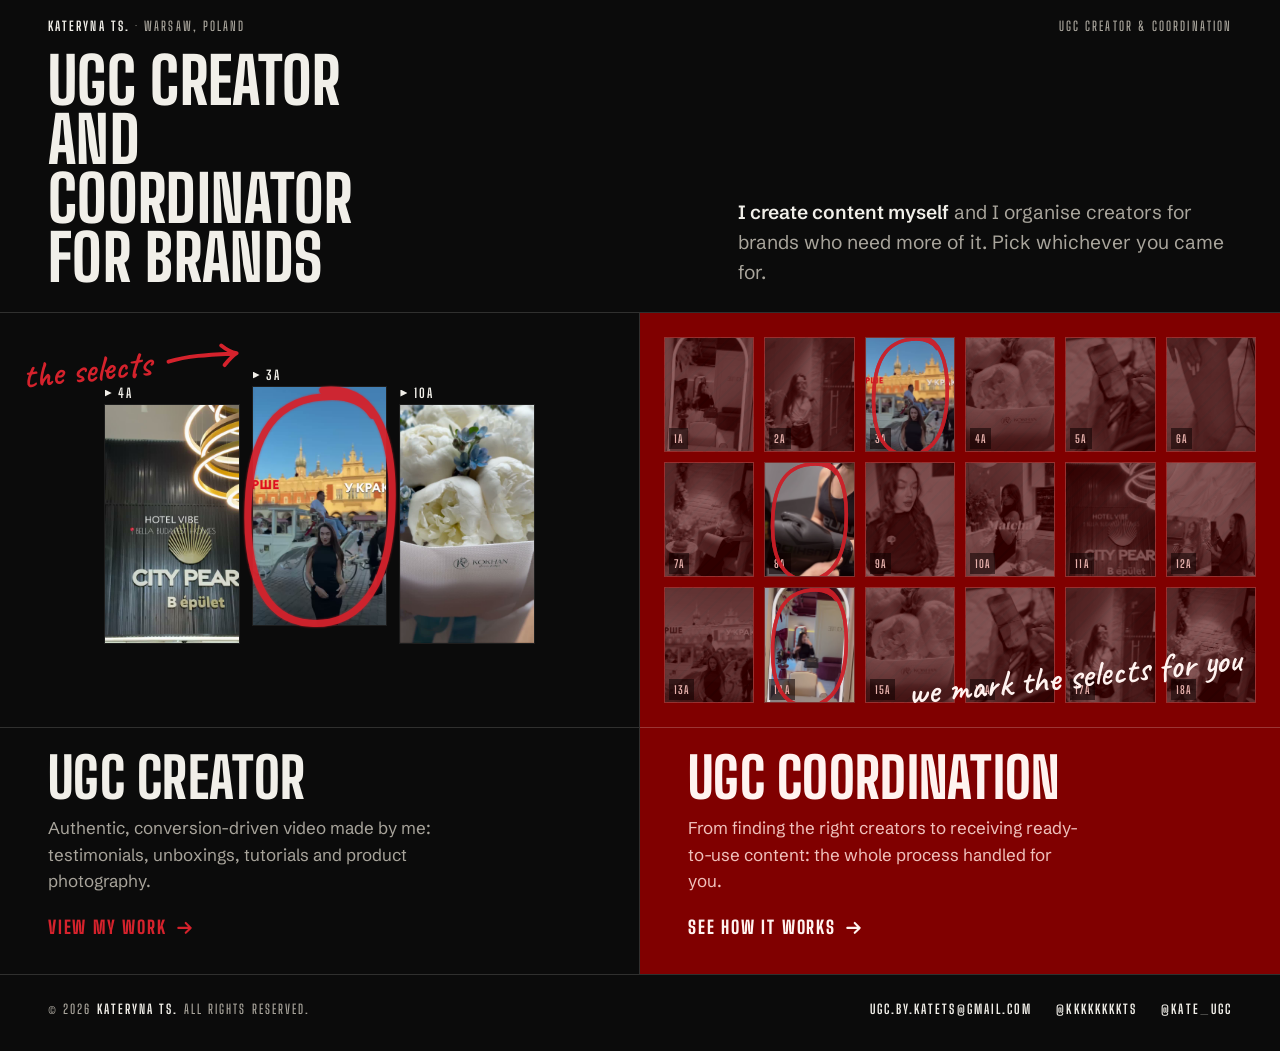
==== commit e82dc86c: "Door transitions, review fixes, new OG image Claude-Session: https://claude.ai/code/session_01E5WtLc" ====
--- a/index.html
+++ b/index.html
@@ -16,7 +16,7 @@
     <meta property="og:image" content="https://katyats.com/og-image.jpg">
     <meta property="og:image:width" content="1200">
     <meta property="og:image:height" content="630">
-    <meta property="og:image:alt" content="Three stills from Kateryna Ts.'s UGC portfolio.">
+    <meta property="og:image:alt" content="Kateryna Ts. — UGC creator and coordinator for brands. Three stills from the portfolio.">
     <meta property="og:locale" content="en_US">
     <meta name="twitter:card" content="summary_large_image">
     <meta name="twitter:title" content="Kateryna Ts. — UGC Creator &amp; Coordination">
@@ -45,7 +45,7 @@
             <div class="container">
                 <div class="chooser-meta">
                     <span class="edge-print"><b>Kateryna Ts.</b> · Warsaw, Poland</span>
-                    <span class="edge-print">Roll 2026 · 12 frames · 2 doors</span>
+                    <span class="edge-print">UGC creator &amp; coordination</span>
                 </div>
                 <h1>UGC creator and coordinator for brands</h1>
                 <p class="chooser-lead"><b>I create content myself</b> and I organise creators for brands who need more of it. Pick whichever you came for.</p>
@@ -53,9 +53,9 @@
         </section>
 
         <div class="doors">
-            <a class="door door--film" href="/creator/">
+            <a class="door door--film" href="/creator/" data-flood="#0b0b0b">
                 <div class="door-stage">
-                    <span class="hand door-note door-note--film">the selects →</span>
+                    <span class="hand door-note door-note--film">the selects <svg class="stroke-arrow" viewBox="0 0 60 24" aria-hidden="true"><path d="M3 13 C 18 10, 34 11, 52 12 M44 5 C 48 9, 51 11, 55 12 C 51 14, 48 17, 45 20"/></svg></span>
                     <ul class="door-strip" aria-hidden="true">
                         <li class="frame"><span class="frame-num edge-print"><b>4A</b></span><div class="frame-media"><video data-loop muted loop playsinline preload="none" poster="/videos/posters/video4.jpg" data-src="/videos/preview/video4.mp4"></video></div></li>
                         <li class="frame is-select"><span class="frame-num edge-print"><b>3A</b></span><div class="frame-media"><video data-loop muted loop playsinline preload="none" poster="/videos/posters/video2.jpg" data-src="/videos/preview/video2.mp4"></video></div><svg class="pencil" viewBox="0 0 100 160" aria-hidden="true"><path d="M52 6 C 88 2, 100 40, 96 92 C 92 140, 70 158, 44 156 C 12 154, 2 120, 4 78 C 6 34, 22 10, 58 10 C 72 10, 80 16, 84 22"/></svg></li>
@@ -63,18 +63,18 @@
                     </ul>
                 </div>
                 <div class="door-body">
-                    <h2>UGC Creator</h2>
+                    <h2><span class="door-mark">UGC Creator<svg class="pencil pencil-wide" viewBox="0 0 100 160" preserveAspectRatio="none" aria-hidden="true"><path d="M52 6 C 88 2, 100 40, 96 92 C 92 140, 70 158, 44 156 C 12 154, 2 120, 4 78 C 6 34, 22 10, 58 10 C 72 10, 80 16, 84 22"/></svg></span></h2>
                     <p>Authentic, conversion-driven video made by me: testimonials, unboxings, tutorials and product photography.</p>
                     <span class="door-cta">View my work <svg viewBox="0 0 24 24" aria-hidden="true"><path d="M4 12h15M13 6l6 6-6 6"/></svg></span>
                 </div>
             </a>
-            <a class="door door--red" href="/coordination/">
+            <a class="door door--red" href="/coordination/" data-flood="#800000">
                 <div class="door-stage">
                     <span class="hand door-note">we mark the selects for you</span>
-                    <ul class="ghost-sheet" aria-hidden="true"><li class="ghost" data-n="1A"><img src="/videos/posters/video5.jpg" alt="" loading="lazy"></li><li class="ghost" data-n="2A"><img src="/videos/posters/video7.jpg" alt="" loading="lazy"></li><li class="ghost is-select" data-n="3A"><img src="/videos/posters/video2.jpg" alt="" loading="lazy"><svg class="pencil" viewBox="0 0 100 160" aria-hidden="true"><path d="M52 6 C 88 2, 100 40, 96 92 C 92 140, 70 158, 44 156 C 12 154, 2 120, 4 78 C 6 34, 22 10, 58 10 C 72 10, 80 16, 84 22"/></svg></li><li class="ghost" data-n="4A"><img src="/videos/posters/video9.jpg" alt="" loading="lazy"></li><li class="ghost" data-n="5A"><img src="/videos/posters/video0.jpg" alt="" loading="lazy"></li><li class="ghost" data-n="6A"><img src="/videos/posters/video11.jpg" alt="" loading="lazy"></li><li class="ghost" data-n="7A"><img src="/videos/posters/video3.jpg" alt="" loading="lazy"></li><li class="ghost is-select" data-n="8A"><img src="/videos/posters/video8.jpg" alt="" loading="lazy"><svg class="pencil" viewBox="0 0 100 160" aria-hidden="true"><path d="M52 6 C 88 2, 100 40, 96 92 C 92 140, 70 158, 44 156 C 12 154, 2 120, 4 78 C 6 34, 22 10, 58 10 C 72 10, 80 16, 84 22"/></svg></li><li class="ghost" data-n="9A"><img src="/videos/posters/video1.jpg" alt="" loading="lazy"></li><li class="ghost" data-n="10A"><img src="/videos/posters/video10.jpg" alt="" loading="lazy"></li><li class="ghost" data-n="11A"><img src="/videos/posters/video4.jpg" alt="" loading="lazy"></li><li class="ghost" data-n="12A"><img src="/videos/posters/video6.jpg" alt="" loading="lazy"></li><li class="ghost" data-n="13A"><img src="/videos/posters/video2.jpg" alt="" loading="lazy"></li><li class="ghost is-select" data-n="14A"><img src="/videos/posters/video5.jpg" alt="" loading="lazy"><svg class="pencil" viewBox="0 0 100 160" aria-hidden="true"><path d="M52 6 C 88 2, 100 40, 96 92 C 92 140, 70 158, 44 156 C 12 154, 2 120, 4 78 C 6 34, 22 10, 58 10 C 72 10, 80 16, 84 22"/></svg></li><li class="ghost" data-n="15A"><img src="/videos/posters/video9.jpg" alt="" loading="lazy"></li><li class="ghost" data-n="16A"><img src="/videos/posters/video0.jpg" alt="" loading="lazy"></li><li class="ghost" data-n="17A"><img src="/videos/posters/video7.jpg" alt="" loading="lazy"></li><li class="ghost" data-n="18A"><img src="/videos/posters/video3.jpg" alt="" loading="lazy"></li></ul>
+                    <ul class="ghost-sheet" aria-hidden="true"><li class="ghost" data-n="1A"><img src="/videos/posters/video5.jpg" alt="" ></li><li class="ghost" data-n="2A"><img src="/videos/posters/video7.jpg" alt="" ></li><li class="ghost is-select" data-n="3A"><img src="/videos/posters/video2.jpg" alt="" ><svg class="pencil" viewBox="0 0 100 160" aria-hidden="true"><path d="M52 6 C 88 2, 100 40, 96 92 C 92 140, 70 158, 44 156 C 12 154, 2 120, 4 78 C 6 34, 22 10, 58 10 C 72 10, 80 16, 84 22"/></svg></li><li class="ghost" data-n="4A"><img src="/videos/posters/video9.jpg" alt="" ></li><li class="ghost" data-n="5A"><img src="/videos/posters/video0.jpg" alt="" ></li><li class="ghost" data-n="6A"><img src="/videos/posters/video11.jpg" alt="" ></li><li class="ghost" data-n="7A"><img src="/videos/posters/video3.jpg" alt="" ></li><li class="ghost is-select" data-n="8A"><img src="/videos/posters/video8.jpg" alt="" ><svg class="pencil" viewBox="0 0 100 160" aria-hidden="true"><path d="M52 6 C 88 2, 100 40, 96 92 C 92 140, 70 158, 44 156 C 12 154, 2 120, 4 78 C 6 34, 22 10, 58 10 C 72 10, 80 16, 84 22"/></svg></li><li class="ghost" data-n="9A"><img src="/videos/posters/video1.jpg" alt="" ></li><li class="ghost" data-n="10A"><img src="/videos/posters/video10.jpg" alt="" ></li><li class="ghost" data-n="11A"><img src="/videos/posters/video4.jpg" alt="" ></li><li class="ghost" data-n="12A"><img src="/videos/posters/video6.jpg" alt="" ></li><li class="ghost" data-n="13A"><img src="/videos/posters/video2.jpg" alt="" ></li><li class="ghost is-select" data-n="14A"><img src="/videos/posters/video5.jpg" alt="" ><svg class="pencil" viewBox="0 0 100 160" aria-hidden="true"><path d="M52 6 C 88 2, 100 40, 96 92 C 92 140, 70 158, 44 156 C 12 154, 2 120, 4 78 C 6 34, 22 10, 58 10 C 72 10, 80 16, 84 22"/></svg></li><li class="ghost" data-n="15A"><img src="/videos/posters/video9.jpg" alt="" ></li><li class="ghost" data-n="16A"><img src="/videos/posters/video0.jpg" alt="" ></li><li class="ghost" data-n="17A"><img src="/videos/posters/video7.jpg" alt="" ></li><li class="ghost" data-n="18A"><img src="/videos/posters/video3.jpg" alt="" ></li></ul>
                 </div>
                 <div class="door-body">
-                    <h2>UGC Coordination</h2>
+                    <h2><span class="door-mark">UGC Coordination<svg class="pencil pencil-wide" viewBox="0 0 100 160" preserveAspectRatio="none" aria-hidden="true"><path d="M52 6 C 88 2, 100 40, 96 92 C 92 140, 70 158, 44 156 C 12 154, 2 120, 4 78 C 6 34, 22 10, 58 10 C 72 10, 80 16, 84 22"/></svg></span></h2>
                     <p>From finding the right creators to receiving ready-to-use content: the whole process handled for you.</p>
                     <span class="door-cta">See how it works <svg viewBox="0 0 24 24" aria-hidden="true"><path d="M4 12h15M13 6l6 6-6 6"/></svg></span>
                 </div>
@@ -84,7 +84,7 @@
     <footer class="site-foot">
         <div class="container">
             <span class="edge-print">© <span id="footerYear">2026</span> <b>Kateryna Ts.</b> All rights reserved.</span>
-            <span class="edge-print">UGC creator &amp; coordination</span>
+            <span class="foot-links"><a class="edge-print" href="mailto:ugc.by.katets@gmail.com"><b>ugc.by.katets@gmail.com</b></a><a class="edge-print" href="https://t.me/kkkkkkkkts" target="_blank" rel="noopener noreferrer"><b>@kkkkkkkkts</b></a><a class="edge-print" href="https://t.me/kate_ugc" target="_blank" rel="noopener noreferrer"><b>@kate_ugc</b></a></span>
         </div>
     </footer>
     <script src="/js/site.js" defer></script>
--- a/css/site.css
+++ b/css/site.css
@@ -743,9 +743,6 @@
 .red-sheet .ghost.is-select .pencil path { stroke: var(--pencil); }
 
 /* process frames carry the icon at frame scale */
-.reel-frame { place-items: center; aspect-ratio: 3 / 2; }
-.reel-frame svg { width: clamp(72px, 9vw, 120px); height: auto; stroke-width: 1.25; }
-.reel-frame::after { content: ""; position: absolute; inset: 10px; border: 1px dashed rgba(255,243,240,0.18); pointer-events: none; }
 
 .ghost-sheet .ghost { overflow: hidden; }
 .ghost-sheet .ghost img { position: absolute; inset: 0; width: 100%; height: 100%; object-fit: cover; filter: grayscale(1) contrast(1.1) brightness(0.6); mix-blend-mode: luminosity; opacity: 0.7; }
@@ -763,3 +760,107 @@
 }
 .door-strip { padding: 3rem 1rem 2.5rem; }
 @media (max-width: 600px) { .door-strip .frame:nth-child(2) { transform: translateY(-8px); } }
+
+/* --- review fixes --- */
+.stroke-arrow, .stroke-tick { display: inline-block; height: 0.9em; width: auto; vertical-align: -0.1em; margin-left: 0.15em; }
+.stroke-arrow path, .stroke-tick path { fill: none; stroke: currentColor; stroke-width: 3; stroke-linecap: round; stroke-linejoin: round; }
+.stroke-arrow { width: 2.2em; }
+.foot-links { display: flex; gap: 1.5rem; flex-wrap: wrap; }
+.foot-links a { text-decoration: none; }
+.foot-links a:hover b { color: var(--pencil); }
+.chooser h1 { font-size: clamp(2.5rem, 5vw, 4rem); }
+.chooser-top { padding-block: clamp(0.75rem, 1.5vw, 1rem) clamp(1rem, 2vw, 1.5rem); }
+.doors { min-height: 66dvh; }
+.door-stage { min-height: clamp(300px, 46vh, 460px); }
+.door-strip .frame { height: min(100% - 5.5rem, 520px); }
+.hero h1 { font-size: clamp(3.25rem, 8vw, 6rem); }
+
+/* stats written on the sheet */
+.tally { display: grid; grid-template-columns: repeat(4, 1fr); gap: clamp(12px, 1.6vw, 22px); border: 0; padding: 1.5rem 0 1.5rem; }
+.tally li { padding: 0; display: block; }
+.tally li + li { border-left: 0; }
+.tally .frame-media img { width: 100%; height: 100%; object-fit: cover; filter: grayscale(1) contrast(1.1) brightness(0.45); }
+.tally .tally-num { position: absolute; left: 0; right: 0; bottom: 8%; text-align: center; font-family: var(--hand); font-weight: 600; font-size: clamp(3rem, 5.5vw, 5.5rem); line-height: 1; letter-spacing: 0; color: var(--on-red); transform: rotate(-4deg); text-shadow: 0 2px 12px rgba(0,0,0,0.6); }
+.tally .frame-title { white-space: normal; overflow: visible; bottom: auto; top: calc(100% + 0.5rem); line-height: 1.2; }
+.tally .frame { margin-bottom: 2.5rem; }
+.page-red .frame-title, .page-red .frame-num { color: var(--on-red); }
+.page-red .frame-num::before { background: var(--on-red); }
+
+/* process as four frames */
+.reel { padding-top: 2rem; }
+.reel li { display: grid; grid-template-rows: auto 1fr; }
+.reel .frame { aspect-ratio: 9 / 16; margin-bottom: 2.5rem; }
+.reel .frame-media img { width: 100%; height: 100%; object-fit: cover; filter: grayscale(1) contrast(1.05) brightness(0.55); transition: filter 0.6s var(--ease-out); }
+.reel li:hover .frame-media img { filter: none; }
+.reel-body { padding-top: 0; }
+.reel .frame-title { white-space: normal; }
+
+@media (max-width: 900px) {
+    .tally { grid-template-columns: repeat(4, 1fr); }
+    .tally li:nth-child(n+3) { border-top: 0; }
+    .reel { grid-template-columns: 1fr 1fr; }
+}
+@media (max-width: 600px) {
+    .tally { grid-template-columns: 1fr 1fr; row-gap: 3rem; }
+    .reel { grid-template-columns: 1fr 1fr; column-gap: 18px; }
+    .reel .frame { aspect-ratio: 9 / 12; }
+}
+
+/* ---------- Door transitions ---------- */
+@view-transition { navigation: auto; }
+@keyframes vt-out { to { opacity: 0; } }
+@keyframes vt-in { from { opacity: 0; transform: translateY(12px); } to { opacity: 1; transform: none; } }
+::view-transition-old(root) { animation: 0.25s ease-out both vt-out; }
+::view-transition-new(root) { animation: 0.55s var(--ease-out) both vt-in; }
+
+.door-mark { position: relative; display: inline-block; }
+.door-mark .pencil-wide { inset: -18% -7%; width: 114%; height: 136%; }
+.door-mark .pencil path { stroke-width: 3; stroke-dasharray: 520; stroke-dashoffset: 520; transition: stroke-dashoffset 0.45s var(--ease-out); }
+.door.is-chosen .door-mark .pencil path { stroke-dashoffset: 0; }
+.door--red .door-mark .pencil path { stroke: var(--on-red); }
+
+.flood {
+    position: fixed;
+    inset: 0;
+    z-index: 200;
+    pointer-events: none;
+    clip-path: inset(var(--t, 50%) var(--r, 50%) var(--b, 50%) var(--l, 50%));
+    transition: clip-path 0.6s var(--ease-out);
+    will-change: clip-path;
+}
+.flood.is-open { clip-path: inset(0 0 0 0); }
+.flood-title {
+    position: absolute;
+    left: var(--gutter);
+    bottom: clamp(1.5rem, 6vh, 4rem);
+    font-family: var(--display);
+    font-weight: 800;
+    font-size: clamp(3rem, 12vw, 11rem);
+    line-height: 0.9;
+    text-transform: uppercase;
+    color: var(--edge);
+    opacity: 0;
+    transform: translateY(0.25em);
+    transition: opacity 0.4s 0.2s var(--ease-out), transform 0.6s 0.2s var(--ease-out);
+}
+.flood.is-open .flood-title { opacity: 1; transform: none; }
+.flood[data-tone="red"] .flood-title { color: var(--on-red); }
+.is-leaving .door:not(.is-chosen) { opacity: 0.35; transition: opacity 0.4s var(--ease-out); }
+
+/* arrival: the hero develops */
+@keyframes rise { from { opacity: 0; transform: translateY(18px); } to { opacity: 1; transform: none; } }
+.js .hero-copy > * { animation: rise 0.8s var(--ease-out) both; }
+.js .hero-copy > :nth-child(2) { animation-delay: 0.08s; }
+.js .hero-copy > :nth-child(3) { animation-delay: 0.16s; }
+.js .hero-strip .frame, .js .red-sheet .ghost { animation: rise 0.9s var(--ease-out) both; }
+.js .hero-strip .frame:nth-child(2), .js .red-sheet .ghost:nth-child(2n) { animation-delay: 0.12s; }
+.js .hero-strip .frame:nth-child(3), .js .red-sheet .ghost:nth-child(3n) { animation-delay: 0.2s; }
+.js .chooser-top > .container > * { animation: rise 0.8s var(--ease-out) both; }
+.js .chooser-top > .container > :nth-child(2) { animation-delay: 0.08s; }
+.js .chooser-top > .container > :nth-child(3) { animation-delay: 0.16s; }
+
+@media (prefers-reduced-motion: reduce) {
+    .flood, .flood-title, .door-mark .pencil path, .is-leaving .door { transition: none; }
+    .js .hero-copy > *, .js .hero-strip .frame, .js .red-sheet .ghost, .js .chooser-top > .container > * { animation: none; }
+    ::view-transition-old(root), ::view-transition-new(root) { animation: none; }
+}
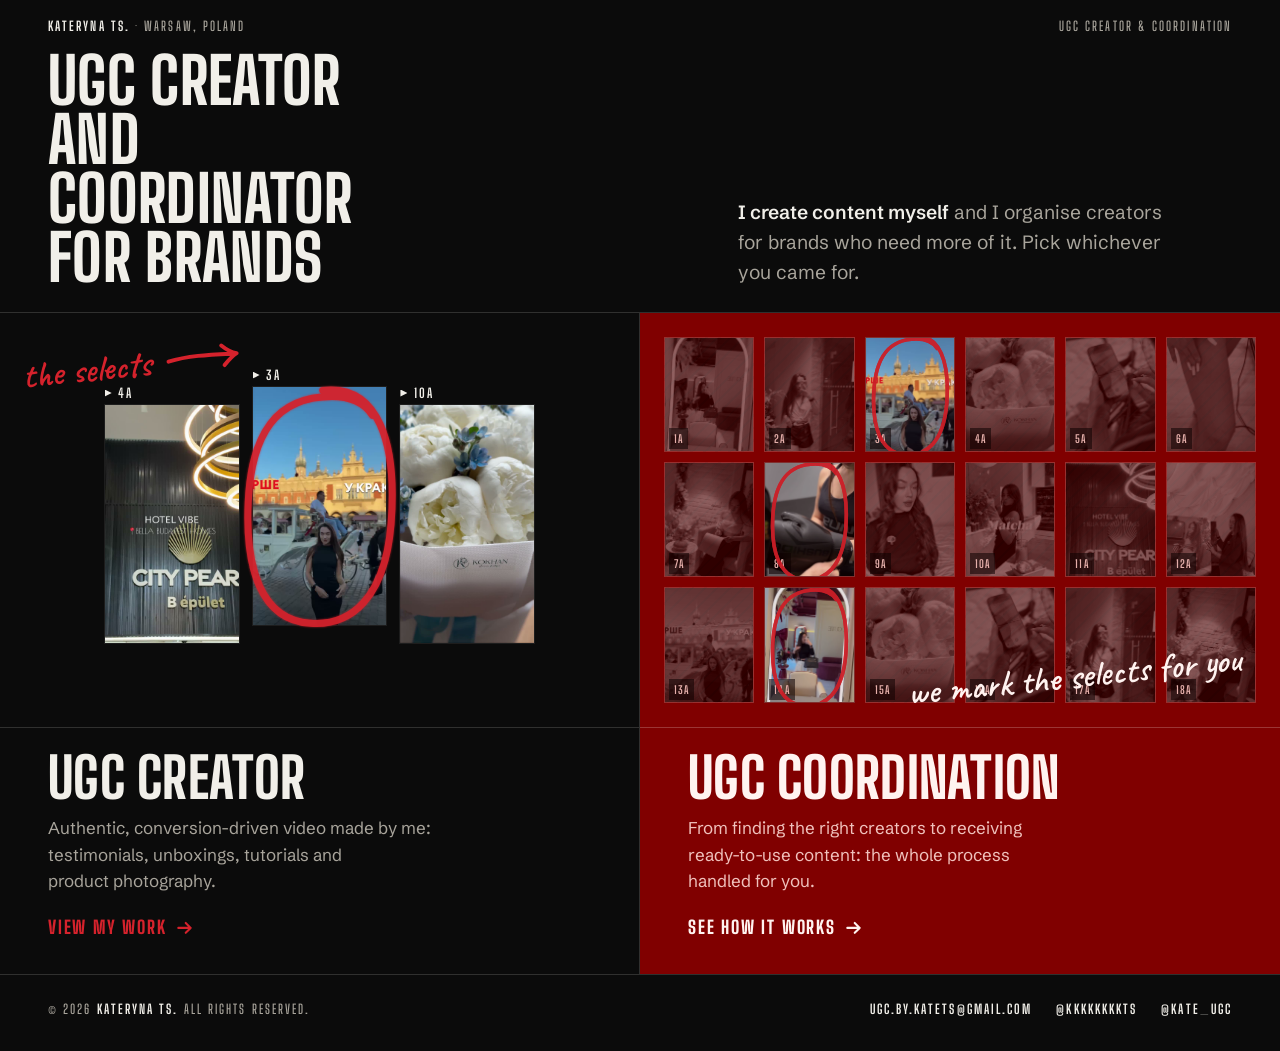
==== commit a5b3145d: "OG image in the new design, no single-word last lines Claude-Session: https://claude.ai/code/session" ====
--- a/index.html
+++ b/index.html
@@ -48,7 +48,7 @@
                     <span class="edge-print">UGC creator &amp; coordination</span>
                 </div>
                 <h1>UGC creator and coordinator for brands</h1>
-                <p class="chooser-lead"><b>I create content myself</b> and I organise creators for brands who need more of it. Pick whichever you came for.</p>
+                <p class="chooser-lead"><b>I create content myself</b> and I organise creators for brands who need more of&nbsp;it. Pick whichever you came&nbsp;for.</p>
             </div>
         </section>
 
@@ -64,7 +64,7 @@
                 </div>
                 <div class="door-body">
                     <h2><span class="door-mark">UGC Creator<svg class="pencil pencil-wide" viewBox="0 0 100 160" preserveAspectRatio="none" aria-hidden="true"><path d="M52 6 C 88 2, 100 40, 96 92 C 92 140, 70 158, 44 156 C 12 154, 2 120, 4 78 C 6 34, 22 10, 58 10 C 72 10, 80 16, 84 22"/></svg></span></h2>
-                    <p>Authentic, conversion-driven video made by me: testimonials, unboxings, tutorials and product photography.</p>
+                    <p>Authentic, conversion-driven video made by me: testimonials, unboxings, tutorials and product&nbsp;photography.</p>
                     <span class="door-cta">View my work <svg viewBox="0 0 24 24" aria-hidden="true"><path d="M4 12h15M13 6l6 6-6 6"/></svg></span>
                 </div>
             </a>
@@ -75,7 +75,7 @@
                 </div>
                 <div class="door-body">
                     <h2><span class="door-mark">UGC Coordination<svg class="pencil pencil-wide" viewBox="0 0 100 160" preserveAspectRatio="none" aria-hidden="true"><path d="M52 6 C 88 2, 100 40, 96 92 C 92 140, 70 158, 44 156 C 12 154, 2 120, 4 78 C 6 34, 22 10, 58 10 C 72 10, 80 16, 84 22"/></svg></span></h2>
-                    <p>From finding the right creators to receiving ready-to-use content: the whole process handled for you.</p>
+                    <p>From finding the right creators to receiving ready-to-use content: the whole process handled for&nbsp;you.</p>
                     <span class="door-cta">See how it works <svg viewBox="0 0 24 24" aria-hidden="true"><path d="M4 12h15M13 6l6 6-6 6"/></svg></span>
                 </div>
             </a>
--- a/css/site.css
+++ b/css/site.css
@@ -864,3 +864,6 @@
     .js .hero-copy > *, .js .hero-strip .frame, .js .red-sheet .ghost, .js .chooser-top > .container > * { animation: none; }
     ::view-transition-old(root), ::view-transition-new(root) { animation: none; }
 }
+
+/* no single-word last lines */
+p, li, .hero-lead, .chooser-lead, .door-body p, .tally-label, .frame-title, .contact p, .prose p, dd, figcaption { text-wrap: pretty; }
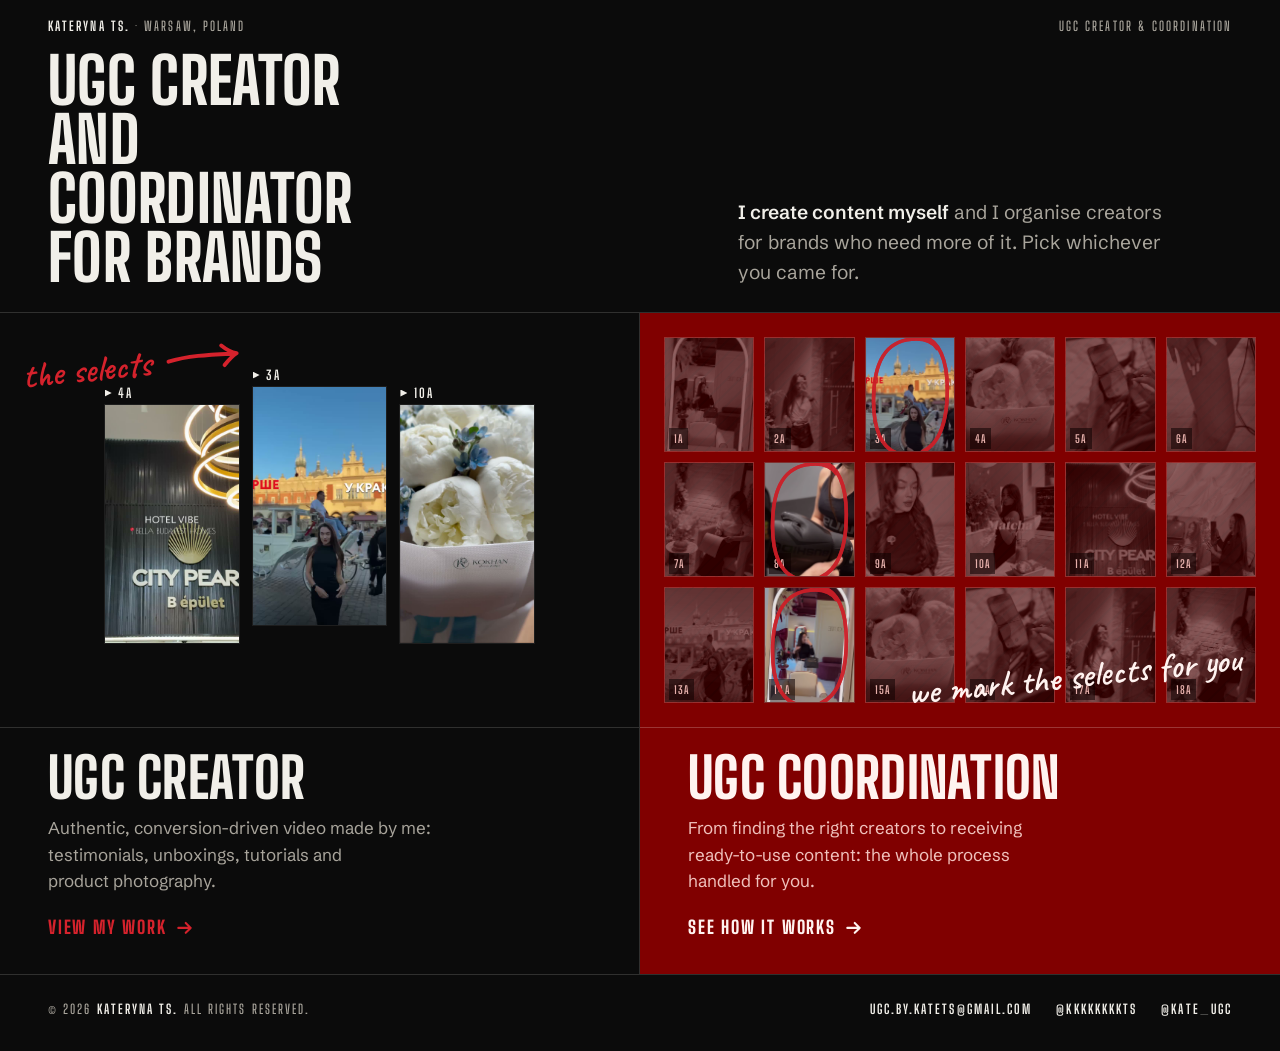
==== commit 0dc3cad9: "Pencil marks on hover for hero and door strips Claude-Session: https://claude.ai/code/session_01E5Wt" ====
--- a/index.html
+++ b/index.html
@@ -57,9 +57,9 @@
                 <div class="door-stage">
                     <span class="hand door-note door-note--film">the selects <svg class="stroke-arrow" viewBox="0 0 60 24" aria-hidden="true"><path d="M3 13 C 18 10, 34 11, 52 12 M44 5 C 48 9, 51 11, 55 12 C 51 14, 48 17, 45 20"/></svg></span>
                     <ul class="door-strip" aria-hidden="true">
-                        <li class="frame"><span class="frame-num edge-print"><b>4A</b></span><div class="frame-media"><video data-loop muted loop playsinline preload="none" poster="/videos/posters/video4.jpg" data-src="/videos/preview/video4.mp4"></video></div></li>
-                        <li class="frame is-select"><span class="frame-num edge-print"><b>3A</b></span><div class="frame-media"><video data-loop muted loop playsinline preload="none" poster="/videos/posters/video2.jpg" data-src="/videos/preview/video2.mp4"></video></div><svg class="pencil" viewBox="0 0 100 160" aria-hidden="true"><path d="M52 6 C 88 2, 100 40, 96 92 C 92 140, 70 158, 44 156 C 12 154, 2 120, 4 78 C 6 34, 22 10, 58 10 C 72 10, 80 16, 84 22"/></svg></li>
-                        <li class="frame"><span class="frame-num edge-print"><b>10A</b></span><div class="frame-media"><video data-loop muted loop playsinline preload="none" poster="/videos/posters/video9.jpg" data-src="/videos/preview/video9.mp4"></video></div></li>
+                        <li class="frame"><span class="frame-num edge-print"><b>4A</b></span><div class="frame-media"><video data-loop muted loop playsinline preload="none" poster="/videos/posters/video4.jpg" data-src="/videos/preview/video4.mp4"></video></div><svg class="pencil" viewBox="0 0 100 160" aria-hidden="true"><path d="M52 6 C 88 2, 100 40, 96 92 C 92 140, 70 158, 44 156 C 12 154, 2 120, 4 78 C 6 34, 22 10, 58 10 C 72 10, 80 16, 84 22"/></svg></li>
+                        <li class="frame"><span class="frame-num edge-print"><b>3A</b></span><div class="frame-media"><video data-loop muted loop playsinline preload="none" poster="/videos/posters/video2.jpg" data-src="/videos/preview/video2.mp4"></video></div><svg class="pencil" viewBox="0 0 100 160" aria-hidden="true"><path d="M52 6 C 88 2, 100 40, 96 92 C 92 140, 70 158, 44 156 C 12 154, 2 120, 4 78 C 6 34, 22 10, 58 10 C 72 10, 80 16, 84 22"/></svg></li>
+                        <li class="frame"><span class="frame-num edge-print"><b>10A</b></span><div class="frame-media"><video data-loop muted loop playsinline preload="none" poster="/videos/posters/video9.jpg" data-src="/videos/preview/video9.mp4"></video></div><svg class="pencil" viewBox="0 0 100 160" aria-hidden="true"><path d="M52 6 C 88 2, 100 40, 96 92 C 92 140, 70 158, 44 156 C 12 154, 2 120, 4 78 C 6 34, 22 10, 58 10 C 72 10, 80 16, 84 22"/></svg></li>
                     </ul>
                 </div>
                 <div class="door-body">
--- a/css/site.css
+++ b/css/site.css
@@ -867,3 +867,6 @@
 
 /* no single-word last lines */
 p, li, .hero-lead, .chooser-lead, .door-body p, .tally-label, .frame-title, .contact p, .prose p, dd, figcaption { text-wrap: pretty; }
+.hero-strip .frame, .door-strip .frame { cursor: pointer; }
+.hero-strip .frame .frame-media, .door-strip .frame .frame-media { transition: transform 0.4s var(--ease-out); }
+.hero-strip .frame:hover .frame-media { transform: scale(1.03); }
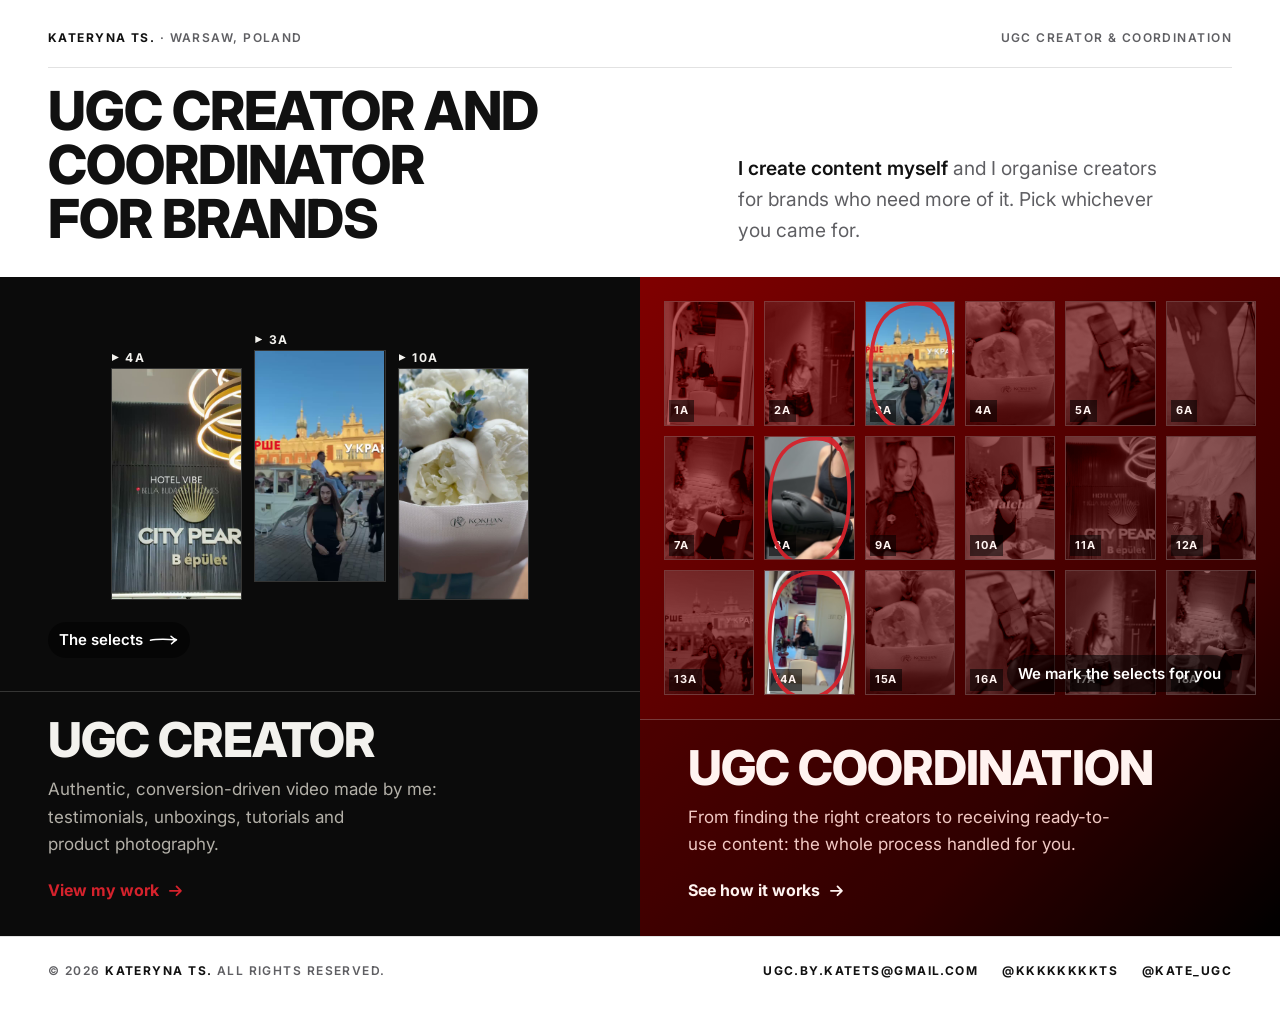
==== commit 7089147f: "Light table version: white paper, Inter, maroon gradient bands, black contact sheet Claude-Session: " ====
--- a/index.html
+++ b/index.html
@@ -25,7 +25,7 @@
     <link rel="icon" href="/favicon.svg" type="image/svg+xml">
     <link rel="preconnect" href="https://fonts.googleapis.com">
     <link rel="preconnect" href="https://fonts.gstatic.com" crossorigin>
-    <link href="https://fonts.googleapis.com/css2?family=Big+Shoulders+Display:wght@600;700;800&family=Caveat:wght@600&family=Schibsted+Grotesk:ital,wght@0,400;0,600;1,400&display=swap" rel="stylesheet">
+    <link href="https://fonts.googleapis.com/css2?family=Inter:wght;500;600;700;800&display=swap" rel="stylesheet">
     <link rel="stylesheet" href="/css/site.css">
     <script type="application/ld+json">
     {"@context":"https://schema.org","@type":"WebSite","name":"Kateryna Ts.","url":"https://katyats.com/","author":{"@type":"Person","name":"Kateryna Ts.","jobTitle":"UGC Creator & Coordinator","url":"https://katyats.com/creator/"},"hasPart":[{"@type":"WebPage","name":"UGC Creator","url":"https://katyats.com/creator/"},{"@type":"WebPage","name":"UGC Coordination","url":"https://katyats.com/coordination/"}]}
@@ -55,7 +55,7 @@
         <div class="doors">
             <a class="door door--film" href="/creator/" data-flood="#0b0b0b">
                 <div class="door-stage">
-                    <span class="hand door-note door-note--film">the selects <svg class="stroke-arrow" viewBox="0 0 60 24" aria-hidden="true"><path d="M3 13 C 18 10, 34 11, 52 12 M44 5 C 48 9, 51 11, 55 12 C 51 14, 48 17, 45 20"/></svg></span>
+                    <span class="note note--film">The selects <svg class="stroke-arrow" viewBox="0 0 60 24" aria-hidden="true"><path d="M3 13 C 18 10, 34 11, 52 12 M44 5 C 48 9, 51 11, 55 12 C 51 14, 48 17, 45 20"/></svg></span>
                     <ul class="door-strip" aria-hidden="true">
                         <li class="frame"><span class="frame-num edge-print"><b>4A</b></span><div class="frame-media"><video data-loop muted loop playsinline preload="none" poster="/videos/posters/video4.jpg" data-src="/videos/preview/video4.mp4"></video></div><svg class="pencil" viewBox="0 0 100 160" aria-hidden="true"><path d="M52 6 C 88 2, 100 40, 96 92 C 92 140, 70 158, 44 156 C 12 154, 2 120, 4 78 C 6 34, 22 10, 58 10 C 72 10, 80 16, 84 22"/></svg></li>
                         <li class="frame"><span class="frame-num edge-print"><b>3A</b></span><div class="frame-media"><video data-loop muted loop playsinline preload="none" poster="/videos/posters/video2.jpg" data-src="/videos/preview/video2.mp4"></video></div><svg class="pencil" viewBox="0 0 100 160" aria-hidden="true"><path d="M52 6 C 88 2, 100 40, 96 92 C 92 140, 70 158, 44 156 C 12 154, 2 120, 4 78 C 6 34, 22 10, 58 10 C 72 10, 80 16, 84 22"/></svg></li>
@@ -70,7 +70,7 @@
             </a>
             <a class="door door--red" href="/coordination/" data-flood="#800000">
                 <div class="door-stage">
-                    <span class="hand door-note">we mark the selects for you</span>
+                    <span class="note">We mark the selects for you</span>
                     <ul class="ghost-sheet" aria-hidden="true"><li class="ghost" data-n="1A"><img src="/videos/posters/video5.jpg" alt="" ></li><li class="ghost" data-n="2A"><img src="/videos/posters/video7.jpg" alt="" ></li><li class="ghost is-select" data-n="3A"><img src="/videos/posters/video2.jpg" alt="" ><svg class="pencil" viewBox="0 0 100 160" aria-hidden="true"><path d="M52 6 C 88 2, 100 40, 96 92 C 92 140, 70 158, 44 156 C 12 154, 2 120, 4 78 C 6 34, 22 10, 58 10 C 72 10, 80 16, 84 22"/></svg></li><li class="ghost" data-n="4A"><img src="/videos/posters/video9.jpg" alt="" ></li><li class="ghost" data-n="5A"><img src="/videos/posters/video0.jpg" alt="" ></li><li class="ghost" data-n="6A"><img src="/videos/posters/video11.jpg" alt="" ></li><li class="ghost" data-n="7A"><img src="/videos/posters/video3.jpg" alt="" ></li><li class="ghost is-select" data-n="8A"><img src="/videos/posters/video8.jpg" alt="" ><svg class="pencil" viewBox="0 0 100 160" aria-hidden="true"><path d="M52 6 C 88 2, 100 40, 96 92 C 92 140, 70 158, 44 156 C 12 154, 2 120, 4 78 C 6 34, 22 10, 58 10 C 72 10, 80 16, 84 22"/></svg></li><li class="ghost" data-n="9A"><img src="/videos/posters/video1.jpg" alt="" ></li><li class="ghost" data-n="10A"><img src="/videos/posters/video10.jpg" alt="" ></li><li class="ghost" data-n="11A"><img src="/videos/posters/video4.jpg" alt="" ></li><li class="ghost" data-n="12A"><img src="/videos/posters/video6.jpg" alt="" ></li><li class="ghost" data-n="13A"><img src="/videos/posters/video2.jpg" alt="" ></li><li class="ghost is-select" data-n="14A"><img src="/videos/posters/video5.jpg" alt="" ><svg class="pencil" viewBox="0 0 100 160" aria-hidden="true"><path d="M52 6 C 88 2, 100 40, 96 92 C 92 140, 70 158, 44 156 C 12 154, 2 120, 4 78 C 6 34, 22 10, 58 10 C 72 10, 80 16, 84 22"/></svg></li><li class="ghost" data-n="15A"><img src="/videos/posters/video9.jpg" alt="" ></li><li class="ghost" data-n="16A"><img src="/videos/posters/video0.jpg" alt="" ></li><li class="ghost" data-n="17A"><img src="/videos/posters/video7.jpg" alt="" ></li><li class="ghost" data-n="18A"><img src="/videos/posters/video3.jpg" alt="" ></li></ul>
                 </div>
                 <div class="door-body">
--- a/css/site.css
+++ b/css/site.css
@@ -1,51 +1,74 @@
-/* Kateryna Ts. — contact-sheet world.
-   Black film base, white edge print, red grease pencil for the selects.
-   Two doors: black (creator) and red (coordination). */
+/* Kateryna Ts. — contact-sheet world on a light table.
+   White paper, Inter, red as the working colour; the contact sheet itself
+   stays black film with white edge print and a red grease pencil.
+   Two doors: black (creator) and maroon (coordination). */
 
 :root {
+    --paper: #ffffff;
+    --paper-2: #f7f7f8;
+    --ink: #111111;
+    --ink-muted: #5f5f63;
+    --ink-line: rgba(17, 17, 17, 0.12);
+
     --film: #0b0b0b;
-    --film-2: #151515;
-    --film-3: #222;
-    --edge: #f1efe9;
-    --edge-muted: #a9a59c;
-    --edge-line: rgba(241, 239, 233, 0.16);
+    --film-2: #161616;
+    --edge: #f3f2ee;
+    --edge-muted: #b3b0a8;
+    --edge-line: rgba(243, 242, 238, 0.18);
 
     --red: #800000;
-    --red-2: #6a0000;
-    --red-deep: #4d0000;
+    --red-2: #5a0000;
     --pencil: #d5222c;
-    --pencil-soft: rgba(213, 34, 44, 0.18);
+    --pencil-hover: #e3343e;
     --on-red: #fff3f0;
-    --on-red-muted: #f0c2bd;
-    --on-red-line: rgba(255, 243, 240, 0.22);
-    --ink: #0b0b0b;
-
-    --display: "Big Shoulders Display", "Arial Narrow", sans-serif;
-    --body: "Schibsted Grotesk", "Helvetica Neue", Arial, sans-serif;
-    --hand: "Caveat", "Comic Sans MS", cursive;
-
+    --on-red-muted: #f2c9c4;
+    --on-red-line: rgba(255, 243, 240, 0.24);
+    --gradient-brand: linear-gradient(135deg, #800000 0%, #3a0000 70%, #000 100%);
+
+    /* context tokens: light by default */
+    --bg: var(--paper);
+    --fg: var(--ink);
+    --fg-muted: var(--ink-muted);
+    --line: var(--ink-line);
+    --accent: var(--pencil);
+
+    --font: "Inter", "Helvetica Neue", Arial, sans-serif;
     --measure: 62ch;
     --gutter: clamp(1rem, 4vw, 3rem);
     --container: 1280px;
     --ease-out: cubic-bezier(0.16, 1, 0.3, 1);
-    --shadow: 0 18px 40px -20px rgba(0, 0, 0, 0.7);
+    --shadow: 0 18px 40px -20px rgba(0, 0, 0, 0.45);
+}
+
+.film, .door--film, .menu, .player {
+    --bg: var(--film);
+    --fg: var(--edge);
+    --fg-muted: var(--edge-muted);
+    --line: var(--edge-line);
+}
+.band-red, .door--red {
+    --bg: var(--red);
+    --fg: var(--on-red);
+    --fg-muted: var(--on-red-muted);
+    --line: var(--on-red-line);
+    --accent: var(--on-red);
 }
 
 *, *::before, *::after { box-sizing: border-box; }
 
 html {
-    color-scheme: dark;
+    color-scheme: light;
     scroll-behavior: smooth;
     -webkit-text-size-adjust: 100%;
 }
 
 body {
     margin: 0;
-    background: var(--film);
-    color: var(--edge);
-    font-family: var(--body);
+    background: var(--paper);
+    color: var(--ink);
+    font-family: var(--font);
     font-size: 1.0625rem;
-    line-height: 1.55;
+    line-height: 1.6;
     -webkit-font-smoothing: antialiased;
     overflow-x: clip;
 }
@@ -55,8 +78,11 @@
 
 a { color: inherit; }
 img, video { display: block; max-width: 100%; }
-h1, h2, h3 { margin: 0; font-family: var(--display); font-weight: 800; line-height: 0.92; text-transform: uppercase; letter-spacing: 0.005em; text-wrap: balance; }
+h1, h2, h3 { margin: 0; font-weight: 800; letter-spacing: -0.02em; line-height: 1; text-wrap: balance; color: var(--fg); }
+h1, h2 { text-transform: uppercase; }
+h3 { font-size: 1.25rem; line-height: 1.25; letter-spacing: -0.01em; }
 p { margin: 0; }
+p, li, .frame-title, .tally-label, dd, figcaption { text-wrap: pretty; }
 ul, ol { margin: 0; padding: 0; list-style: none; }
 button { font: inherit; color: inherit; background: none; border: 0; padding: 0; cursor: pointer; }
 
@@ -64,29 +90,29 @@
 
 .container { width: min(100% - 2 * var(--gutter), var(--container)); margin-inline: auto; }
 
-/* ---------- Edge print (the film’s own typography) ---------- */
+/* ---------- Edge print (small caps labels) ---------- */
 .edge-print {
-    font-family: var(--display);
     font-weight: 600;
-    font-size: 0.8125rem;
-    letter-spacing: 0.16em;
+    font-size: 0.75rem;
+    letter-spacing: 0.12em;
     text-transform: uppercase;
-    color: var(--edge-muted);
+    color: var(--fg-muted);
     white-space: nowrap;
 }
-.edge-print b { color: var(--edge); font-weight: 700; }
-
-.hand {
-    font-family: var(--hand);
+.edge-print b { color: var(--fg); font-weight: 700; }
+
+.note {
+    display: inline-flex;
+    align-items: center;
+    gap: 0.35rem;
     font-weight: 600;
-    font-size: 1.5rem;
-    line-height: 1;
+    font-size: 0.9375rem;
     color: var(--pencil);
-    text-transform: none;
-    letter-spacing: 0;
-    transform: rotate(-4deg);
-    display: inline-block;
-}
+}
+.band-red .note, .door--red .note { color: var(--on-red); }
+.stroke-arrow, .stroke-tick { display: inline-block; height: 0.9em; width: auto; vertical-align: -0.1em; }
+.stroke-arrow path, .stroke-tick path { fill: none; stroke: currentColor; stroke-width: 3; stroke-linecap: round; stroke-linejoin: round; }
+.stroke-arrow { width: 2em; }
 
 /* ---------- Grease pencil ---------- */
 .pencil {
@@ -106,7 +132,6 @@
     stroke-dasharray: 520;
     stroke-dashoffset: 520;
     opacity: 0.95;
-    filter: drop-shadow(0 0 0.6px rgba(213, 34, 44, 0.8));
     transition: stroke-dashoffset 0.7s var(--ease-out);
 }
 .is-select .pencil path,
@@ -118,159 +143,82 @@
     position: sticky;
     top: 0;
     z-index: 40;
-    background: color-mix(in srgb, var(--film) 88%, transparent);
-    backdrop-filter: blur(10px);
-    -webkit-backdrop-filter: blur(10px);
-    border-bottom: 1px solid var(--edge-line);
-}
-.page-red .site-head {
-    background: color-mix(in srgb, var(--red) 90%, transparent);
-    border-bottom-color: var(--on-red-line);
-}
-.site-head .container {
-    display: flex;
-    align-items: center;
-    gap: 1.5rem;
-    min-height: 64px;
-}
-.logo {
-    font-family: var(--display);
-    font-weight: 800;
-    font-size: 1.375rem;
-    letter-spacing: 0.04em;
-    text-transform: uppercase;
+    background: rgba(255, 255, 255, 0.86);
+    backdrop-filter: blur(12px);
+    -webkit-backdrop-filter: blur(12px);
+    border-bottom: 1px solid var(--ink-line);
+}
+.site-head .container { display: flex; align-items: center; gap: 1.5rem; min-height: 64px; }
+.logo { font-weight: 800; font-size: 1.125rem; letter-spacing: -0.01em; text-decoration: none; line-height: 1; }
+.switch { display: flex; border: 1px solid var(--line); padding: 3px; gap: 3px; border-radius: 999px; }
+.switch a {
+    font-weight: 600;
+    font-size: 0.8125rem;
+    letter-spacing: 0.02em;
     text-decoration: none;
+    padding: 0.45rem 0.9rem;
     line-height: 1;
-}
-.switch {
-    display: flex;
-    border: 1px solid var(--edge-line);
-    padding: 3px;
-    gap: 3px;
-}
-.page-red .switch { border-color: var(--on-red-line); }
-.switch a {
-    font-family: var(--display);
-    font-weight: 700;
-    font-size: 0.875rem;
-    letter-spacing: 0.12em;
-    text-transform: uppercase;
-    text-decoration: none;
-    padding: 0.45rem 0.85rem;
-    line-height: 1;
-    color: var(--edge-muted);
+    border-radius: 999px;
+    color: var(--fg-muted);
     transition: background 0.2s, color 0.2s;
 }
-.page-red .switch a { color: var(--on-red-muted); }
-.switch a[aria-current="page"] { background: var(--pencil); color: #fff; }
-.page-red .switch a[aria-current="page"] { background: var(--ink); color: var(--on-red); }
-.switch a:not([aria-current]):hover { color: var(--edge); }
-.page-red .switch a:not([aria-current]):hover { color: var(--on-red); }
-
+.switch a[aria-current="page"] { background: var(--red); color: #fff; }
+.switch a:not([aria-current]):hover { color: var(--fg); }
 .site-nav { margin-left: auto; display: flex; gap: 1.75rem; }
-.site-nav a {
-    font-family: var(--display);
-    font-weight: 700;
-    font-size: 0.9375rem;
-    letter-spacing: 0.14em;
-    text-transform: uppercase;
-    text-decoration: none;
-    color: var(--edge-muted);
-    transition: color 0.2s;
-}
-.page-red .site-nav a { color: var(--on-red-muted); }
-.site-nav a:hover { color: var(--edge); }
-.page-red .site-nav a:hover { color: var(--on-red); }
-
-.menu-btn {
-    margin-left: auto;
-    display: none;
-    width: 44px;
-    height: 44px;
-    align-items: center;
-    justify-content: center;
-}
+.site-nav a { font-weight: 600; font-size: 0.9375rem; text-decoration: none; color: var(--fg-muted); transition: color 0.2s; }
+.site-nav a:hover { color: var(--fg); }
+
+.menu-btn { margin-left: auto; display: none; width: 44px; height: 44px; align-items: center; justify-content: center; }
 .menu-btn svg { width: 24px; height: 24px; stroke: currentColor; fill: none; stroke-width: 2; stroke-linecap: round; }
 
-.menu {
-    border: 0;
-    padding: 0;
-    width: 100vw;
-    max-width: 100vw;
-    height: 100dvh;
-    max-height: 100dvh;
-    background: var(--film);
-    color: var(--edge);
-}
-.page-red .menu { background: var(--red); color: var(--on-red); }
+.menu { border: 0; padding: 0; width: 100vw; max-width: 100vw; height: 100dvh; max-height: 100dvh; background: var(--film); color: var(--edge); }
 .menu::backdrop { background: rgba(0, 0, 0, 0.6); }
 .menu-inner { padding: 1.25rem var(--gutter) 3rem; display: flex; flex-direction: column; gap: 2.5rem; min-height: 100%; }
 .menu-top { display: flex; align-items: center; justify-content: space-between; }
 .menu-close { width: 44px; height: 44px; display: grid; place-items: center; }
 .menu-close svg { width: 24px; height: 24px; stroke: currentColor; fill: none; stroke-width: 2; stroke-linecap: round; }
-.menu-links a {
-    display: block;
-    font-family: var(--display);
-    font-weight: 800;
-    font-size: clamp(2.5rem, 12vw, 4rem);
-    line-height: 1;
-    text-transform: uppercase;
-    text-decoration: none;
-    padding: 0.35rem 0;
-    border-bottom: 1px solid var(--edge-line);
-}
-.page-red .menu-links a { border-bottom-color: var(--on-red-line); }
+.menu-links a { display: block; font-weight: 800; font-size: clamp(2.25rem, 10vw, 3.5rem); letter-spacing: -0.02em; line-height: 1.1; text-decoration: none; padding: 0.35rem 0; border-bottom: 1px solid var(--line); }
 .menu .switch { align-self: flex-start; }
+.menu .switch a[aria-current="page"] { background: var(--pencil); }
 
 /* ---------- Buttons ---------- */
 .btn {
     display: inline-flex;
     align-items: center;
     gap: 0.6rem;
-    font-family: var(--display);
-    font-weight: 800;
-    font-size: 1.125rem;
-    letter-spacing: 0.1em;
-    text-transform: uppercase;
+    font-weight: 700;
+    font-size: 1rem;
     text-decoration: none;
     line-height: 1;
     padding: 1rem 1.5rem;
+    border-radius: 999px;
     border: 2px solid transparent;
     transition: transform 0.25s var(--ease-out), background 0.2s, color 0.2s, border-color 0.2s;
 }
 .btn svg { width: 1.1em; height: 1.1em; fill: none; stroke: currentColor; stroke-width: 2.25; stroke-linecap: round; stroke-linejoin: round; }
 .btn:hover { transform: translateY(-2px); }
 .btn:active { transform: translateY(0); }
-.btn-pencil { background: var(--pencil); color: #fff; border-color: var(--pencil); }
-.btn-pencil:hover { background: #e33a43; border-color: #e33a43; }
-.btn-ghost { border-color: var(--edge-line); color: var(--edge); }
-.btn-ghost:hover { border-color: var(--edge); }
-.page-red .btn-ink { background: var(--ink); color: var(--on-red); border-color: var(--ink); }
-.page-red .btn-ink:hover { background: #000; }
-.page-red .btn-ghost { border-color: var(--on-red-line); color: var(--on-red); }
-.page-red .btn-ghost:hover { border-color: var(--on-red); }
+.btn-pencil { background: var(--red); color: #fff; border-color: var(--red); }
+.btn-pencil:hover { background: var(--red-2); border-color: var(--red-2); }
+.btn-ink { background: var(--ink); color: #fff; border-color: var(--ink); }
+.btn-ink:hover { background: #000; }
+.band-red .btn-ink { background: #fff; color: var(--red); border-color: #fff; }
+.band-red .btn-ink:hover { background: var(--on-red); }
+.film .btn-ink { background: var(--pencil); border-color: var(--pencil); }
+.btn-ghost { border-color: var(--line); color: var(--fg); }
+.btn-ghost:hover { border-color: var(--fg); }
 
 /* ---------- Landing: two doors ---------- */
 .chooser { min-height: 100dvh; display: flex; flex-direction: column; }
-.chooser-top {
-    padding: clamp(1rem, 2vw, 1.5rem) 0 clamp(1.25rem, 2.5vw, 2rem);
-    border-bottom: 1px solid var(--edge-line);
-}
+.chooser-top { padding-block: clamp(0.75rem, 1.5vw, 1rem) clamp(1.25rem, 2.5vw, 2rem); }
 .chooser-top .container { display: grid; gap: 1rem 3rem; grid-template-columns: minmax(0, 1.3fr) minmax(0, 1fr); align-items: end; }
 .chooser-top .chooser-meta { grid-column: 1 / -1; }
-.chooser-meta { display: flex; justify-content: space-between; align-items: baseline; flex-wrap: wrap; gap: 0.5rem 1.5rem; }
-.chooser h1 {
-    font-size: clamp(2.5rem, 5.2vw, 4.5rem);
-    max-width: 12ch;
-}
-.chooser-lead {
-    max-width: var(--measure);
-    font-size: clamp(1.0625rem, 1.5vw, 1.25rem);
-    color: var(--edge-muted);
-}
-.chooser-lead b { color: var(--edge); font-weight: 600; }
-
-.doors { flex: 1; display: grid; grid-template-columns: 1fr 1fr; min-height: 62dvh; }
+.chooser-meta { display: flex; justify-content: space-between; align-items: baseline; flex-wrap: wrap; gap: 0.5rem 1.5rem; padding: 0.75rem 0 1.25rem; border-bottom: 1px solid var(--ink-line); }
+.chooser h1 { font-size: clamp(2.25rem, 4.2vw, 3.75rem); max-width: 14ch; }
+.chooser-lead { max-width: var(--measure); font-size: clamp(1.0625rem, 1.5vw, 1.25rem); color: var(--ink-muted); }
+.chooser-lead b { color: var(--ink); font-weight: 600; }
+
+.doors { flex: 1; display: grid; grid-template-columns: 1fr 1fr; min-height: 66dvh; }
 .door {
     position: relative;
     display: grid;
@@ -279,11 +227,12 @@
     overflow: hidden;
     isolation: isolate;
     outline-offset: -4px;
-}
-.door--film { background: var(--film); color: var(--edge); border-right: 1px solid var(--edge-line); }
-.door--red { background: var(--red); color: var(--on-red); }
-
-.door-stage { position: relative; min-height: clamp(320px, 50vh, 480px); }
+    color: var(--fg);
+}
+.door--film { background: var(--film); }
+.door--red { background: var(--gradient-brand); }
+
+.door-stage { position: relative; min-height: clamp(300px, 46vh, 460px); }
 .door-strip {
     position: absolute;
     inset: 0;
@@ -291,41 +240,35 @@
     gap: 14px;
     align-items: center;
     justify-content: center;
-    padding: 2rem 1rem;
+    padding: 3rem 1rem 3rem;
     transition: transform 0.8s var(--ease-out);
 }
 .door:hover .door-strip { transform: translateY(-6px); }
-.door-strip .frame { flex: 0 0 auto; height: clamp(220px, 36vh, 360px); width: auto; }
+.door-strip .frame { flex: 0 0 auto; height: min(100% - 5.5rem, 520px); width: auto; cursor: pointer; }
 .door-strip .frame:nth-child(2) { transform: translateY(-18px); }
-
 .door-body {
     padding: 1.5rem var(--gutter) 2rem;
     display: grid;
     gap: 0.75rem;
-    border-top: 1px solid var(--edge-line);
-    background: inherit;
+    border-top: 1px solid var(--line);
     position: relative;
     z-index: 2;
 }
-.door--red .door-body { border-top-color: var(--on-red-line); }
-.door-body h2 { font-size: clamp(2.25rem, 4.5vw, 3.5rem); }
-.door-body p { color: var(--edge-muted); max-width: 40ch; }
-.door--red .door-body p { color: var(--on-red-muted); }
-.door-cta {
-    display: inline-flex;
-    align-items: center;
-    gap: 0.5rem;
-    margin-top: 0.5rem;
-    font-family: var(--display);
-    font-weight: 800;
-    font-size: 1.125rem;
-    letter-spacing: 0.1em;
-    text-transform: uppercase;
-    color: var(--pencil);
-}
-.door--red .door-cta { color: var(--on-red); }
+.door--film .door-body { background: var(--film); }
+.door--red .door-body { background: rgba(0, 0, 0, 0.18); }
+.door-body h2 { font-size: clamp(2rem, 4vw, 3rem); }
+.door-body p { color: var(--fg-muted); max-width: 40ch; }
+.door-cta { display: inline-flex; align-items: center; gap: 0.5rem; margin-top: 0.5rem; font-weight: 700; font-size: 1rem; color: var(--accent); }
 .door-cta svg { width: 1.1em; height: 1.1em; fill: none; stroke: currentColor; stroke-width: 2.5; stroke-linecap: round; stroke-linejoin: round; transition: transform 0.3s var(--ease-out); }
 .door:hover .door-cta svg { transform: translateX(6px); }
+.door-mark { position: relative; display: inline-block; }
+.door-mark .pencil-wide { inset: -18% -7%; width: 114%; height: 136%; }
+.door-mark .pencil path { stroke-width: 3; }
+.door.is-chosen .door-mark .pencil path { stroke-dashoffset: 0; }
+.door--red .door-mark .pencil path { stroke: var(--on-red); }
+.door .note { position: absolute; z-index: 4; }
+.note--film { left: var(--gutter); bottom: 8%; }
+.door--red .note { right: var(--gutter); bottom: 6%; }
 
 /* ghost contact sheet inside the red door */
 .ghost-sheet {
@@ -336,121 +279,75 @@
     grid-auto-rows: 1fr;
     gap: 10px;
     padding: 1.5rem;
-    opacity: 0.9;
-}
-.ghost {
-    position: relative;
-    border: 1px solid var(--on-red-line);
-    background: repeating-linear-gradient(135deg, rgba(0,0,0,0.12) 0 2px, transparent 2px 9px);
-}
+}
+.ghost { position: relative; overflow: hidden; border: 1px solid var(--line); background: rgba(0, 0, 0, 0.25); }
+.ghost img { position: absolute; inset: 0; width: 100%; height: 100%; object-fit: cover; filter: grayscale(1) contrast(1.1) brightness(0.6); mix-blend-mode: luminosity; opacity: 0.7; }
+.ghost.is-select img { filter: none; mix-blend-mode: normal; opacity: 1; }
 .ghost::after {
     content: attr(data-n);
     position: absolute;
     left: 4px;
-    bottom: 2px;
-    font-family: var(--display);
+    bottom: 3px;
+    z-index: 2;
     font-weight: 700;
     font-size: 0.6875rem;
-    letter-spacing: 0.1em;
-    color: var(--on-red-muted);
-}
-.ghost.is-select .pencil path { stroke: var(--ink); }
-.ghost.is-select { background: rgba(0,0,0,0.28); }
-.door-note {
-    position: absolute;
-    right: 6%;
-    bottom: 8%;
-    z-index: 2;
+    letter-spacing: 0.08em;
+    padding: 2px 5px;
+    background: rgba(0, 0, 0, 0.55);
     color: var(--on-red);
-    font-size: clamp(1.5rem, 3vw, 2.25rem);
-    transform: rotate(-6deg);
-}
-.door-note--film { color: var(--pencil); right: auto; left: 6%; top: 8%; }
+}
+.ghost .pencil { z-index: 3; }
+.ghost.is-select .pencil path { stroke: var(--pencil); }
 
 /* ---------- Frames (the negatives) ---------- */
-.frame {
-    position: relative;
-    aspect-ratio: 9 / 16;
-    background: var(--film-2);
-    overflow: visible;
-}
-.frame-media {
-    position: absolute;
-    inset: 0;
-    overflow: hidden;
-    background: #000;
-    outline: 1px solid rgba(241, 239, 233, 0.08);
-}
+.frame { position: relative; aspect-ratio: 9 / 16; background: var(--film-2); overflow: visible; }
+.frame-media { position: absolute; inset: 0; overflow: hidden; background: #000; outline: 1px solid var(--line); }
 .frame video, .frame img { width: 100%; height: 100%; object-fit: cover; }
-.frame-num {
-    position: absolute;
-    left: 0;
-    top: -1.35rem;
-    display: flex;
-    align-items: center;
-    gap: 0.4rem;
-}
-.frame-num::before {
-    content: "";
-    width: 7px;
-    height: 7px;
-    background: var(--edge);
-    clip-path: polygon(0 0, 100% 50%, 0 100%);
-}
+.frame-num { position: absolute; left: 0; top: -1.35rem; display: flex; align-items: center; gap: 0.4rem; }
+.frame-num::before { content: ""; width: 7px; height: 7px; background: var(--fg); clip-path: polygon(0 0, 100% 50%, 0 100%); }
 .frame-title {
     position: absolute;
     left: 0;
     right: 0;
-    bottom: -1.5rem;
-    font-family: var(--display);
-    font-weight: 700;
-    font-size: 0.875rem;
-    letter-spacing: 0.12em;
-    text-transform: uppercase;
-    color: var(--edge);
+    bottom: -1.6rem;
+    font-weight: 600;
+    font-size: 0.8125rem;
+    letter-spacing: 0.02em;
+    color: var(--fg);
     white-space: nowrap;
     overflow: hidden;
     text-overflow: ellipsis;
 }
 
-/* ---------- Creator hero ---------- */
-.hero {
-    padding: clamp(2.5rem, 7vw, 6rem) 0 clamp(3rem, 6vw, 5rem);
-    border-bottom: 1px solid var(--edge-line);
-    position: relative;
-}
+/* ---------- Hero ---------- */
+.hero { padding: clamp(2.5rem, 7vw, 6rem) 0 clamp(3rem, 6vw, 5rem); position: relative; }
 .hero .container { display: grid; grid-template-columns: minmax(0, 1.15fr) minmax(0, 1fr); gap: clamp(2rem, 5vw, 5rem); align-items: end; }
 .hero-copy { display: grid; gap: 1.5rem; }
-.hero h1 { font-size: clamp(3.25rem, 9vw, 7.5rem); max-width: 9ch; }
+.hero h1 { font-size: clamp(2.75rem, 7vw, 5.5rem); max-width: 10ch; }
 .hero h1 .pencil-word { position: relative; display: inline-block; }
-.hero h1 .pencil-word .pencil { inset: -10% -6%; width: 112%; height: 120%; }
+.hero h1 .pencil-word .pencil { inset: -14% -6%; width: 112%; height: 128%; }
 .hero h1 .pencil-word .pencil path { stroke-width: 3; }
-.hero-lead { max-width: var(--measure); font-size: clamp(1.0625rem, 1.4vw, 1.25rem); color: var(--edge-muted); }
-.hero-lead b { color: var(--edge); font-weight: 600; }
+.hero-lead { max-width: var(--measure); font-size: clamp(1.0625rem, 1.4vw, 1.25rem); color: var(--fg-muted); }
+.hero-lead b { color: var(--fg); font-weight: 600; }
 .hero-actions { display: flex; flex-wrap: wrap; gap: 0.75rem; margin-top: 0.5rem; }
 
-.hero-strip {
-    display: grid;
-    grid-template-columns: repeat(3, 1fr);
-    gap: 14px;
-    align-items: end;
-    padding-top: 2rem;
-}
+.hero-strip { display: grid; grid-template-columns: repeat(3, 1fr); gap: 14px; align-items: end; padding-top: 2rem; }
+.hero-strip .frame { cursor: pointer; }
 .hero-strip .frame:nth-child(2) { transform: translateY(-2.25rem); }
-.hero-strip .frame-num { top: -1.35rem; }
+.hero-strip .frame .frame-media, .door-strip .frame .frame-media { transition: transform 0.4s var(--ease-out); }
+.hero-strip .frame:hover .frame-media { transform: scale(1.03); }
+
+/* coordination hero: maroon band */
+.band-red { background: var(--gradient-brand); color: var(--fg); }
+.band-red .hero { padding-bottom: clamp(3rem, 7vw, 6rem); }
 
 /* ---------- Sections ---------- */
 .section { padding: clamp(3.5rem, 8vw, 7rem) 0; }
-.section + .section { border-top: 1px solid var(--edge-line); }
-.section-head {
-    display: flex;
-    align-items: baseline;
-    justify-content: space-between;
-    gap: 1.5rem;
-    flex-wrap: wrap;
-    margin-bottom: clamp(2rem, 4vw, 3.5rem);
-}
-.section-head h2 { font-size: clamp(2.5rem, 6vw, 4.5rem); }
+.section + .section { border-top: 1px solid var(--line); }
+.film { background: var(--film); color: var(--fg); }
+.film.section + .section, .section + .film.section { border-top: 0; }
+.section-head { display: flex; align-items: baseline; justify-content: space-between; gap: 1.5rem; flex-wrap: wrap; margin-bottom: clamp(2rem, 4vw, 3.5rem); }
+.section-head h2 { font-size: clamp(2rem, 4.5vw, 3.5rem); }
 .section-head .edge-print { flex: 0 0 auto; }
 
 /* ---------- Contact sheet grid ---------- */
@@ -462,19 +359,13 @@
     padding: 2rem 0 1rem;
 }
 .sheet .frame { cursor: pointer; }
-.sheet .frame-media { transition: transform 0.4s var(--ease-out), outline-color 0.2s; }
+.sheet .frame-media { transition: transform 0.4s var(--ease-out); }
 .sheet .frame:hover .frame-media { transform: scale(1.03); }
-.frame-play {
-    position: absolute;
-    inset: 0;
-    display: grid;
-    place-items: center;
-    width: 100%;
-    height: 100%;
-}
+.frame-play { position: absolute; inset: 0; display: grid; place-items: center; width: 100%; height: 100%; }
 .frame-play span {
     width: 52px;
     height: 52px;
+    border-radius: 50%;
     display: grid;
     place-items: center;
     background: var(--pencil);
@@ -486,325 +377,105 @@
 .frame-play span svg { width: 20px; height: 20px; fill: currentColor; margin-left: 3px; }
 .frame:hover .frame-play span, .frame:focus-within .frame-play span { opacity: 1; transform: scale(1); }
 .sheet-foot { margin-top: 3rem; display: flex; justify-content: space-between; align-items: center; gap: 1rem; flex-wrap: wrap; }
-.sheet-foot .hand { font-size: 1.75rem; }
 
 .js .developing .frame-media { filter: contrast(0.2) brightness(0.3); transition: filter 1.1s var(--ease-out); }
-.developing.is-in .frame-media { filter: none; }
+.js .developing.is-in .frame-media { filter: none; }
 
 /* ---------- Video player dialog ---------- */
-.player {
-    border: 0;
-    padding: 0;
-    background: transparent;
-    max-width: none;
-    max-height: none;
-    width: 100vw;
-    height: 100dvh;
-    overflow: hidden;
-}
+.player { border: 0; padding: 0; background: transparent; max-width: none; max-height: none; width: 100vw; height: 100dvh; overflow: hidden; color: var(--edge); }
 .player::backdrop { background: rgba(0, 0, 0, 0.92); }
 .player-inner { position: relative; width: 100%; height: 100%; display: grid; place-items: center; padding: 1rem; }
-.player video {
-    height: min(92dvh, 960px);
-    max-width: calc(100vw - 2rem);
-    aspect-ratio: 9 / 16;
-    background: #000;
-    outline: 1px solid rgba(241, 239, 233, 0.2);
-    box-shadow: var(--shadow);
-}
-.player-close {
-    position: absolute;
-    top: 1rem;
-    right: 1rem;
-    width: 48px;
-    height: 48px;
-    display: grid;
-    place-items: center;
-    background: var(--pencil);
-    color: #fff;
-}
+.player video { height: min(92dvh, 960px); max-width: calc(100vw - 2rem); aspect-ratio: 9 / 16; background: #000; outline: 1px solid rgba(255, 255, 255, 0.2); box-shadow: var(--shadow); }
+.player-close { position: absolute; top: 1rem; right: 1rem; width: 48px; height: 48px; border-radius: 50%; display: grid; place-items: center; background: var(--pencil); color: #fff; }
 .player-close svg { width: 22px; height: 22px; stroke: currentColor; stroke-width: 2.25; fill: none; stroke-linecap: round; }
-.player-caption {
-    position: absolute;
-    left: 1.25rem;
-    bottom: 1.25rem;
-    display: grid;
-    gap: 0.25rem;
-}
-
-/* ---------- Shoot list (services) ---------- */
-.shoot-list { display: grid; grid-template-columns: 1fr 1fr; gap: 0; border-top: 1px solid var(--edge-line); }
-.shoot {
-    display: grid;
-    grid-template-columns: 3.5rem 1fr;
-    gap: 1rem;
-    padding: 1.5rem 1.5rem 1.5rem 0;
-    border-bottom: 1px solid var(--edge-line);
-    align-items: start;
-}
-.shoot:nth-child(odd) { border-right: 1px solid var(--edge-line); padding-right: 2rem; }
-.shoot:nth-child(even) { padding-left: 2rem; }
-.shoot-mark { width: 36px; height: 36px; }
+.player-caption { position: absolute; left: 1.25rem; bottom: 1.25rem; display: grid; gap: 0.25rem; }
+.player-caption h3 { color: var(--edge); }
+
+/* ---------- Shoot list / brief (services) ---------- */
+.shoot-list, .brief { display: grid; grid-template-columns: 1fr 1fr; border-top: 1px solid var(--line); }
+.shoot, .brief-item { display: grid; grid-template-columns: 3rem 1fr; gap: 1rem; padding: 1.5rem 2rem 1.5rem 0; border-bottom: 1px solid var(--line); align-items: start; }
+.shoot:nth-child(odd), .brief-item:nth-child(odd) { border-right: 1px solid var(--line); }
+.shoot:nth-child(even), .brief-item:nth-child(even) { padding-left: 2rem; padding-right: 0; }
+.shoot-mark { width: 32px; height: 32px; }
 .shoot-mark path { fill: none; stroke: var(--pencil); stroke-width: 3.5; stroke-linecap: round; stroke-linejoin: round; stroke-dasharray: 80; stroke-dashoffset: 0; transition: stroke-dashoffset 0.6s var(--ease-out); }
 .js .shoot-mark path { stroke-dashoffset: 80; }
 .js .is-in .shoot-mark path { stroke-dashoffset: 0; }
-.shoot h3 { font-size: 1.75rem; margin-bottom: 0.4rem; }
-.shoot p { color: var(--edge-muted); max-width: 48ch; }
-.shoot-note { grid-column: 1 / -1; padding: 1.5rem 0 0; display: flex; gap: 1rem; align-items: baseline; flex-wrap: wrap; }
-.shoot-note .hand { font-size: 1.75rem; }
-
-/* ---------- Contact band (creator: red) ---------- */
-.contact {
-    background: var(--red);
-    color: var(--on-red);
-    padding: clamp(3.5rem, 8vw, 7rem) 0;
-}
+.shoot h3, .brief-item h3 { margin-bottom: 0.4rem; }
+.shoot p, .brief-item p { color: var(--fg-muted); max-width: 48ch; }
+
+/* ---------- Contact band ---------- */
+.contact { background: var(--gradient-brand); color: var(--on-red); padding: clamp(3.5rem, 8vw, 7rem) 0; --fg: var(--on-red); --fg-muted: var(--on-red-muted); --line: var(--on-red-line); }
 .contact .container { display: grid; grid-template-columns: minmax(0, 1.2fr) minmax(0, 1fr); gap: clamp(2rem, 5vw, 5rem); align-items: end; }
-.contact h2 { font-size: clamp(3rem, 8vw, 6rem); max-width: 10ch; }
-.contact p { color: var(--on-red-muted); max-width: var(--measure); font-size: clamp(1.0625rem, 1.4vw, 1.25rem); margin-top: 1.25rem; }
-.contact-list { display: grid; gap: 0; border-top: 1px solid var(--on-red-line); }
-.contact-list li { border-bottom: 1px solid var(--on-red-line); }
+.contact h2 { font-size: clamp(2.5rem, 6vw, 4.5rem); max-width: 12ch; }
+.contact p { color: var(--fg-muted); max-width: var(--measure); font-size: clamp(1.0625rem, 1.4vw, 1.25rem); margin-top: 1.25rem; }
+.contact .btn { margin-top: 1.75rem; }
+.contact .btn-ink { background: #fff; color: var(--red); border-color: #fff; }
+.contact .btn-ink:hover { background: var(--on-red); }
+.contact-list { display: grid; border-top: 1px solid var(--line); }
+.contact-list li { border-bottom: 1px solid var(--line); }
 .contact-list a, .contact-list span {
     display: flex;
     align-items: center;
     gap: 1rem;
     padding: 1.1rem 0;
     text-decoration: none;
-    font-family: var(--display);
     font-weight: 700;
-    font-size: clamp(1.25rem, 2vw, 1.625rem);
-    letter-spacing: 0.06em;
-    text-transform: uppercase;
+    font-size: clamp(1.0625rem, 1.6vw, 1.25rem);
+    letter-spacing: -0.01em;
     line-height: 1;
     transition: transform 0.3s var(--ease-out);
 }
 .contact-list a:hover { transform: translateX(0.5rem); }
 .contact-list svg { width: 22px; height: 22px; flex: 0 0 auto; fill: none; stroke: currentColor; stroke-width: 1.75; stroke-linecap: round; stroke-linejoin: round; }
-.contact-list small { margin-left: auto; font-family: var(--body); font-size: 0.875rem; letter-spacing: 0; text-transform: none; color: var(--on-red-muted); font-weight: 400; }
-.contact .btn { margin-top: 1.75rem; }
+.contact-list small { margin-left: auto; font-size: 0.875rem; color: var(--fg-muted); font-weight: 400; }
 
 /* ---------- Footer ---------- */
-.site-foot { padding: 1.5rem 0 2rem; border-top: 1px solid var(--edge-line); }
+.site-foot { padding: 1.5rem 0 2rem; border-top: 1px solid var(--line); }
 .site-foot .container { display: flex; justify-content: space-between; gap: 1rem; flex-wrap: wrap; }
-.page-red .site-foot { border-top-color: var(--on-red-line); }
-.page-red .site-foot .edge-print { color: var(--on-red-muted); }
-.page-red .site-foot .edge-print b { color: var(--on-red); }
-
-/* ============ Coordination (the red door) ============ */
-.page-red { background: var(--red); color: var(--on-red); }
-.page-red .edge-print { color: var(--on-red-muted); }
-.page-red .edge-print b { color: var(--on-red); }
-.page-red .section + .section { border-top-color: var(--on-red-line); }
-.page-red .hero { border-bottom-color: var(--on-red-line); }
-.page-red .hero-lead { color: var(--on-red-muted); }
-.page-red .hero-lead b { color: var(--on-red); }
-.page-red .hero .container { grid-template-columns: minmax(0, 1.05fr) minmax(0, 1fr); }
-
-.red-sheet {
-    position: relative;
-    display: grid;
-    grid-template-columns: repeat(4, 1fr);
-    gap: 12px;
-    padding-top: 1.5rem;
-}
-.red-sheet .ghost { aspect-ratio: 9 / 16; background: rgba(0,0,0,0.18); border-color: var(--on-red-line); }
-.red-sheet .ghost.is-select { background: var(--ink); }
-.red-sheet .ghost.is-select .pencil path { stroke: var(--on-red); }
-.red-sheet .ghost::after { font-size: 0.75rem; }
-.red-sheet .hand { position: absolute; z-index: 2; color: var(--on-red); font-size: clamp(1.5rem, 2.6vw, 2.25rem); }
-
-/* stats as edge print numerals */
-.tally { display: grid; grid-template-columns: repeat(4, 1fr); border: 1px solid var(--on-red-line); }
-.tally li { padding: 1.75rem 1.5rem; display: grid; gap: 0.5rem; }
-.tally li + li { border-left: 1px solid var(--on-red-line); }
-.tally-num { font-family: var(--display); font-weight: 800; font-size: clamp(3rem, 6vw, 5rem); line-height: 0.9; letter-spacing: 0.01em; }
-.tally-label { color: var(--on-red-muted); font-size: 0.9375rem; max-width: 18ch; }
-
-.prose { max-width: var(--measure); display: grid; gap: 1.25rem; font-size: clamp(1.0625rem, 1.4vw, 1.25rem); color: var(--on-red-muted); }
-.prose h2 { font-size: clamp(2.5rem, 6vw, 4.5rem); color: var(--on-red); }
-.prose-emphasis { font-family: var(--display); font-weight: 800; font-size: clamp(2rem, 4vw, 3rem); line-height: 1; text-transform: uppercase; color: var(--on-red); margin-top: 0.5rem; }
-
-/* services on red: a marked brief */
-.brief { display: grid; grid-template-columns: 1fr 1fr; border-top: 1px solid var(--on-red-line); }
-.brief-item {
-    display: grid;
-    grid-template-columns: 3.5rem 1fr;
-    gap: 1rem;
-    padding: 1.5rem 2rem 1.5rem 0;
-    border-bottom: 1px solid var(--on-red-line);
-}
-.brief-item:nth-child(odd) { border-right: 1px solid var(--on-red-line); }
-.brief-item:nth-child(even) { padding-left: 2rem; padding-right: 0; }
-.brief-item .shoot-mark path { stroke: var(--on-red); }
-.brief-item h3 { font-size: 1.75rem; margin-bottom: 0.4rem; }
-.brief-item p { color: var(--on-red-muted); max-width: 46ch; }
-
-/* process as a four-frame strip */
-.reel { display: grid; grid-template-columns: repeat(4, 1fr); gap: clamp(12px, 1.6vw, 22px); padding-top: 2rem; counter-reset: reel; }
-.reel li { position: relative; counter-increment: reel; display: grid; grid-template-rows: auto 1fr; }
-.reel-frame {
-    position: relative;
-    aspect-ratio: 4 / 3;
-    background: var(--ink);
-    display: grid;
-    place-items: end start;
-    padding: 1rem;
-    outline: 1px solid var(--on-red-line);
-}
-.reel-frame::before {
-    content: counter(reel, decimal-leading-zero) "A";
-    position: absolute;
-    left: 0;
-    top: -1.35rem;
-    font-family: var(--display);
-    font-weight: 700;
-    font-size: 0.8125rem;
-    letter-spacing: 0.16em;
-    color: var(--on-red);
-}
-.reel-frame svg { width: 48px; height: 48px; fill: none; stroke: var(--on-red); stroke-width: 1.6; stroke-linecap: round; stroke-linejoin: round; }
-.reel-body { padding-top: 1.1rem; display: grid; gap: 0.4rem; align-content: start; }
-.reel-body h3 { font-size: 1.625rem; }
-.reel-body p { color: var(--on-red-muted); }
-
-.langs { display: flex; flex-wrap: wrap; gap: 0.6rem; margin: 0.5rem 0; }
-.langs li {
-    font-family: var(--display);
-    font-weight: 800;
-    font-size: clamp(1.5rem, 3vw, 2.25rem);
-    text-transform: uppercase;
-    letter-spacing: 0.04em;
-    padding: 0.35rem 0.75rem;
-    background: var(--ink);
-    color: var(--on-red);
-    line-height: 1;
-}
-
-.page-red .contact { background: var(--ink); color: var(--edge); }
-.page-red .contact p { color: var(--edge-muted); }
-.page-red .contact-list { border-top-color: var(--edge-line); }
-.page-red .contact-list li { border-bottom-color: var(--edge-line); }
-.page-red .contact-list small { color: var(--edge-muted); }
-.page-red .contact .btn-ink { background: var(--pencil); border-color: var(--pencil); color: #fff; }
-
-/* ---------- Reveal ---------- */
-.js .reveal { opacity: 0; transform: translateY(14px); transition: opacity 0.7s var(--ease-out), transform 0.9s var(--ease-out); }
-.reveal.is-in { opacity: 1; transform: none; }
-
-@media (prefers-reduced-motion: reduce) {
-    html { scroll-behavior: auto; }
-    .reveal, .developing .frame-media { opacity: 1; transform: none; filter: none; transition: none; }
-    .pencil path, .shoot-mark path { transition: none; }
-    .door-strip, .sheet .frame-media, .btn, .contact-list a { transition: none; }
-}
-
-/* ---------- Responsive ---------- */
-@media (max-width: 1100px) {
-    .sheet { grid-template-columns: repeat(4, minmax(0, 1fr)); }
-}
-@media (max-width: 900px) {
-    .site-nav { display: none; }
-    .menu-btn { display: inline-flex; }
-    .site-head .switch { display: none; }
-    .doors { grid-template-columns: 1fr; }
-    .door--film { border-right: 0; border-bottom: 1px solid var(--edge-line); }
-    .door-stage { min-height: 300px; }
-    .hero .container, .page-red .hero .container, .contact .container, .chooser-top .container { grid-template-columns: 1fr; }
-    .hero-strip { max-width: 560px; }
-    .shoot-list, .brief { grid-template-columns: 1fr; }
-    .shoot:nth-child(odd), .brief-item:nth-child(odd) { border-right: 0; padding-right: 0; }
-    .shoot:nth-child(even), .brief-item:nth-child(even) { padding-left: 0; }
-    .tally { grid-template-columns: 1fr 1fr; }
-    .tally li:nth-child(3) { border-left: 0; }
-    .tally li:nth-child(n+3) { border-top: 1px solid var(--on-red-line); }
-    .reel { grid-template-columns: 1fr 1fr; row-gap: 2.5rem; }
-}
-@media (max-width: 600px) {
-    .sheet { grid-template-columns: repeat(2, minmax(0, 1fr)); column-gap: 18px; row-gap: 3.25rem; }
-    .hero-strip { gap: 10px; }
-    .hero-strip .frame:nth-child(2) { transform: translateY(-1.25rem); }
-    .door-strip .frame { width: 28vw; }
-    .ghost-sheet { grid-template-columns: repeat(4, 1fr); }
-    .red-sheet { grid-template-columns: repeat(3, 1fr); }
-    .red-sheet .ghost:nth-child(n+7) { display: none; }
-    .reel { grid-template-columns: 1fr; }
-    .reel-frame { aspect-ratio: 16 / 7; }
-    .tally li { padding: 1.25rem 1rem; }
-    .contact-list small { display: none; }
-    .frame-title { font-size: 0.75rem; }
-}
-
-/* real stills in the red sheet, printed as duotone */
-.red-sheet .ghost { overflow: hidden; }
-.red-sheet .ghost img { position: absolute; inset: 0; width: 100%; height: 100%; object-fit: cover; filter: grayscale(1) contrast(1.1) brightness(0.7); mix-blend-mode: luminosity; opacity: 0.75; }
-.red-sheet .ghost.is-select img { filter: grayscale(0) contrast(1.05); mix-blend-mode: normal; opacity: 1; }
-.red-sheet .ghost::after { z-index: 2; background: rgba(0,0,0,0.55); padding: 2px 5px; }
-.red-sheet .ghost .pencil { z-index: 3; }
-.red-sheet .ghost.is-select .pencil path { stroke: var(--pencil); }
-
-/* process frames carry the icon at frame scale */
-
-.ghost-sheet .ghost { overflow: hidden; }
-.ghost-sheet .ghost img { position: absolute; inset: 0; width: 100%; height: 100%; object-fit: cover; filter: grayscale(1) contrast(1.1) brightness(0.6); mix-blend-mode: luminosity; opacity: 0.7; }
-.ghost-sheet .ghost.is-select img { filter: none; mix-blend-mode: normal; opacity: 1; }
-.ghost-sheet .ghost::after { z-index: 2; background: rgba(0,0,0,0.55); padding: 2px 5px; }
-.ghost-sheet .ghost .pencil { z-index: 3; }
-.ghost-sheet .ghost.is-select .pencil path { stroke: var(--pencil); }
-.door-note { z-index: 4; }
-@media (max-width: 600px) {
-    .door-strip .frame { height: auto; width: 27vw; }
-    .door-note--film { left: 4%; top: auto; bottom: 6%; }
-    .ghost-sheet { grid-template-columns: repeat(4, 1fr); grid-template-rows: repeat(3, 1fr); overflow: hidden; }
-    .ghost-sheet .ghost:nth-child(n+13) { display: none; }
-    .door-note { right: 4%; bottom: 5%; }
-}
-.door-strip { padding: 3rem 1rem 2.5rem; }
-@media (max-width: 600px) { .door-strip .frame:nth-child(2) { transform: translateY(-8px); } }
-
-/* --- review fixes --- */
-.stroke-arrow, .stroke-tick { display: inline-block; height: 0.9em; width: auto; vertical-align: -0.1em; margin-left: 0.15em; }
-.stroke-arrow path, .stroke-tick path { fill: none; stroke: currentColor; stroke-width: 3; stroke-linecap: round; stroke-linejoin: round; }
-.stroke-arrow { width: 2.2em; }
 .foot-links { display: flex; gap: 1.5rem; flex-wrap: wrap; }
 .foot-links a { text-decoration: none; }
 .foot-links a:hover b { color: var(--pencil); }
-.chooser h1 { font-size: clamp(2.5rem, 5vw, 4rem); }
-.chooser-top { padding-block: clamp(0.75rem, 1.5vw, 1rem) clamp(1rem, 2vw, 1.5rem); }
-.doors { min-height: 66dvh; }
-.door-stage { min-height: clamp(300px, 46vh, 460px); }
-.door-strip .frame { height: min(100% - 5.5rem, 520px); }
-.hero h1 { font-size: clamp(3.25rem, 8vw, 6rem); }
+
+/* ============ Coordination page ============ */
+.red-sheet { position: relative; display: grid; grid-template-columns: repeat(4, 1fr); gap: 12px; padding-top: 1.5rem; }
+.red-sheet .ghost { aspect-ratio: 9 / 16; }
+.red-sheet .ghost::after { font-size: 0.75rem; }
+.note--sheet { position: absolute; right: 0; top: -0.5rem; z-index: 2; }
 
 /* stats written on the sheet */
-.tally { display: grid; grid-template-columns: repeat(4, 1fr); gap: clamp(12px, 1.6vw, 22px); border: 0; padding: 1.5rem 0 1.5rem; }
-.tally li { padding: 0; display: block; }
-.tally li + li { border-left: 0; }
-.tally .frame-media img { width: 100%; height: 100%; object-fit: cover; filter: grayscale(1) contrast(1.1) brightness(0.45); }
-.tally .tally-num { position: absolute; left: 0; right: 0; bottom: 8%; text-align: center; font-family: var(--hand); font-weight: 600; font-size: clamp(3rem, 5.5vw, 5.5rem); line-height: 1; letter-spacing: 0; color: var(--on-red); transform: rotate(-4deg); text-shadow: 0 2px 12px rgba(0,0,0,0.6); }
-.tally .frame-title { white-space: normal; overflow: visible; bottom: auto; top: calc(100% + 0.5rem); line-height: 1.2; }
-.tally .frame { margin-bottom: 2.5rem; }
-.page-red .frame-title, .page-red .frame-num { color: var(--on-red); }
-.page-red .frame-num::before { background: var(--on-red); }
+.tally { display: grid; grid-template-columns: repeat(4, 1fr); gap: clamp(12px, 1.6vw, 22px); padding: 1.5rem 0; }
+.tally .frame { margin-bottom: 2.75rem; }
+.tally .frame-media img { filter: grayscale(1) contrast(1.1) brightness(0.5); }
+.tally .tally-num {
+    position: absolute;
+    left: 0;
+    right: 0;
+    bottom: 8%;
+    text-align: center;
+    font-weight: 800;
+    font-size: clamp(2.5rem, 5vw, 4.5rem);
+    line-height: 1;
+    letter-spacing: -0.03em;
+    color: #fff;
+    text-shadow: 0 2px 12px rgba(0, 0, 0, 0.5);
+}
+.tally .frame-title { white-space: normal; overflow: visible; bottom: auto; top: calc(100% + 0.5rem); line-height: 1.3; }
+
+.prose { max-width: var(--measure); display: grid; gap: 1.25rem; font-size: clamp(1.0625rem, 1.4vw, 1.25rem); color: var(--fg-muted); }
+.prose h2 { font-size: clamp(2rem, 4.5vw, 3.5rem); }
+.prose-emphasis { font-weight: 800; font-size: clamp(1.5rem, 3vw, 2.25rem); line-height: 1.15; letter-spacing: -0.02em; text-transform: uppercase; color: var(--fg); margin-top: 0.5rem; }
 
 /* process as four frames */
-.reel { padding-top: 2rem; }
+.reel { display: grid; grid-template-columns: repeat(4, 1fr); gap: clamp(12px, 1.6vw, 22px); padding-top: 2rem; }
 .reel li { display: grid; grid-template-rows: auto 1fr; }
-.reel .frame { aspect-ratio: 9 / 16; margin-bottom: 2.5rem; }
-.reel .frame-media img { width: 100%; height: 100%; object-fit: cover; filter: grayscale(1) contrast(1.05) brightness(0.55); transition: filter 0.6s var(--ease-out); }
+.reel .frame { margin-bottom: 1.25rem; }
+.reel .frame-media img { filter: grayscale(1) contrast(1.05) brightness(0.55); transition: filter 0.6s var(--ease-out); }
 .reel li:hover .frame-media img { filter: none; }
-.reel-body { padding-top: 0; }
-.reel .frame-title { white-space: normal; }
-
-@media (max-width: 900px) {
-    .tally { grid-template-columns: repeat(4, 1fr); }
-    .tally li:nth-child(n+3) { border-top: 0; }
-    .reel { grid-template-columns: 1fr 1fr; }
-}
-@media (max-width: 600px) {
-    .tally { grid-template-columns: 1fr 1fr; row-gap: 3rem; }
-    .reel { grid-template-columns: 1fr 1fr; column-gap: 18px; }
-    .reel .frame { aspect-ratio: 9 / 12; }
-}
+.reel-body { display: grid; gap: 0.4rem; align-content: start; }
+.reel-body p { color: var(--fg-muted); }
+
+.langs { display: flex; flex-wrap: wrap; gap: 0.6rem; margin: 0.5rem 0; }
+.langs li { font-weight: 700; font-size: clamp(1.125rem, 2vw, 1.5rem); letter-spacing: -0.01em; padding: 0.45rem 0.9rem; background: var(--red); color: #fff; border-radius: 999px; line-height: 1; }
 
 /* ---------- Door transitions ---------- */
 @view-transition { navigation: auto; }
@@ -812,12 +483,6 @@
 @keyframes vt-in { from { opacity: 0; transform: translateY(12px); } to { opacity: 1; transform: none; } }
 ::view-transition-old(root) { animation: 0.25s ease-out both vt-out; }
 ::view-transition-new(root) { animation: 0.55s var(--ease-out) both vt-in; }
-
-.door-mark { position: relative; display: inline-block; }
-.door-mark .pencil-wide { inset: -18% -7%; width: 114%; height: 136%; }
-.door-mark .pencil path { stroke-width: 3; stroke-dasharray: 520; stroke-dashoffset: 520; transition: stroke-dashoffset 0.45s var(--ease-out); }
-.door.is-chosen .door-mark .pencil path { stroke-dashoffset: 0; }
-.door--red .door-mark .pencil path { stroke: var(--on-red); }
 
 .flood {
     position: fixed;
@@ -828,15 +493,16 @@
     transition: clip-path 0.6s var(--ease-out);
     will-change: clip-path;
 }
+.flood[data-tone="red"] { background: var(--gradient-brand) !important; }
 .flood.is-open { clip-path: inset(0 0 0 0); }
 .flood-title {
     position: absolute;
     left: var(--gutter);
     bottom: clamp(1.5rem, 6vh, 4rem);
-    font-family: var(--display);
     font-weight: 800;
-    font-size: clamp(3rem, 12vw, 11rem);
-    line-height: 0.9;
+    font-size: clamp(2.5rem, 9vw, 8rem);
+    letter-spacing: -0.03em;
+    line-height: 0.95;
     text-transform: uppercase;
     color: var(--edge);
     opacity: 0;
@@ -847,7 +513,7 @@
 .flood[data-tone="red"] .flood-title { color: var(--on-red); }
 .is-leaving .door:not(.is-chosen) { opacity: 0.35; transition: opacity 0.4s var(--ease-out); }
 
-/* arrival: the hero develops */
+/* arrival */
 @keyframes rise { from { opacity: 0; transform: translateY(18px); } to { opacity: 1; transform: none; } }
 .js .hero-copy > * { animation: rise 0.8s var(--ease-out) both; }
 .js .hero-copy > :nth-child(2) { animation-delay: 0.08s; }
@@ -860,13 +526,46 @@
 .js .chooser-top > .container > :nth-child(3) { animation-delay: 0.16s; }
 
 @media (prefers-reduced-motion: reduce) {
-    .flood, .flood-title, .door-mark .pencil path, .is-leaving .door { transition: none; }
+    html { scroll-behavior: auto; }
+    .js .developing .frame-media { filter: none; transition: none; }
+    .pencil path, .shoot-mark path, .flood, .flood-title, .is-leaving .door { transition: none; }
+    .door-strip, .sheet .frame-media, .btn, .contact-list a { transition: none; }
     .js .hero-copy > *, .js .hero-strip .frame, .js .red-sheet .ghost, .js .chooser-top > .container > * { animation: none; }
     ::view-transition-old(root), ::view-transition-new(root) { animation: none; }
 }
 
-/* no single-word last lines */
-p, li, .hero-lead, .chooser-lead, .door-body p, .tally-label, .frame-title, .contact p, .prose p, dd, figcaption { text-wrap: pretty; }
-.hero-strip .frame, .door-strip .frame { cursor: pointer; }
-.hero-strip .frame .frame-media, .door-strip .frame .frame-media { transition: transform 0.4s var(--ease-out); }
-.hero-strip .frame:hover .frame-media { transform: scale(1.03); }
+/* ---------- Responsive ---------- */
+@media (max-width: 1100px) {
+    .sheet { grid-template-columns: repeat(4, minmax(0, 1fr)); }
+}
+@media (max-width: 900px) {
+    .site-nav { display: none; }
+    .menu-btn { display: inline-flex; }
+    .site-head .switch { display: none; }
+    .doors { grid-template-columns: 1fr; }
+    .door-stage { min-height: 300px; }
+    .hero .container, .contact .container, .chooser-top .container { grid-template-columns: 1fr; }
+    .hero-strip { max-width: 560px; }
+    .shoot-list, .brief { grid-template-columns: 1fr; }
+    .shoot:nth-child(odd), .brief-item:nth-child(odd) { border-right: 0; padding-right: 0; }
+    .shoot:nth-child(even), .brief-item:nth-child(even) { padding-left: 0; }
+    .reel { grid-template-columns: 1fr 1fr; row-gap: 2rem; }
+}
+@media (max-width: 600px) {
+    .sheet { grid-template-columns: repeat(2, minmax(0, 1fr)); column-gap: 18px; row-gap: 3.25rem; }
+    .hero-strip { gap: 10px; }
+    .hero-strip .frame:nth-child(2) { transform: translateY(-1.25rem); }
+    .door-strip .frame { height: auto; width: 27vw; }
+    .door-strip .frame:nth-child(2) { transform: translateY(-8px); }
+    .note--film { bottom: 6%; }
+    .ghost-sheet { grid-template-columns: repeat(4, 1fr); grid-template-rows: repeat(3, 1fr); overflow: hidden; }
+    .ghost-sheet .ghost:nth-child(n+13) { display: none; }
+    .red-sheet { grid-template-columns: repeat(3, 1fr); }
+    .red-sheet .ghost:nth-child(n+7) { display: none; }
+    .tally { grid-template-columns: 1fr 1fr; row-gap: 3rem; }
+    .reel { grid-template-columns: 1fr 1fr; column-gap: 18px; }
+    .contact-list small { display: none; }
+    .frame-title { font-size: 0.75rem; }
+}
+.door .note { background: rgba(0, 0, 0, 0.55); color: #fff; padding: 0.4rem 0.7rem; border-radius: 999px; }
+.door--film .note { color: #fff; }
